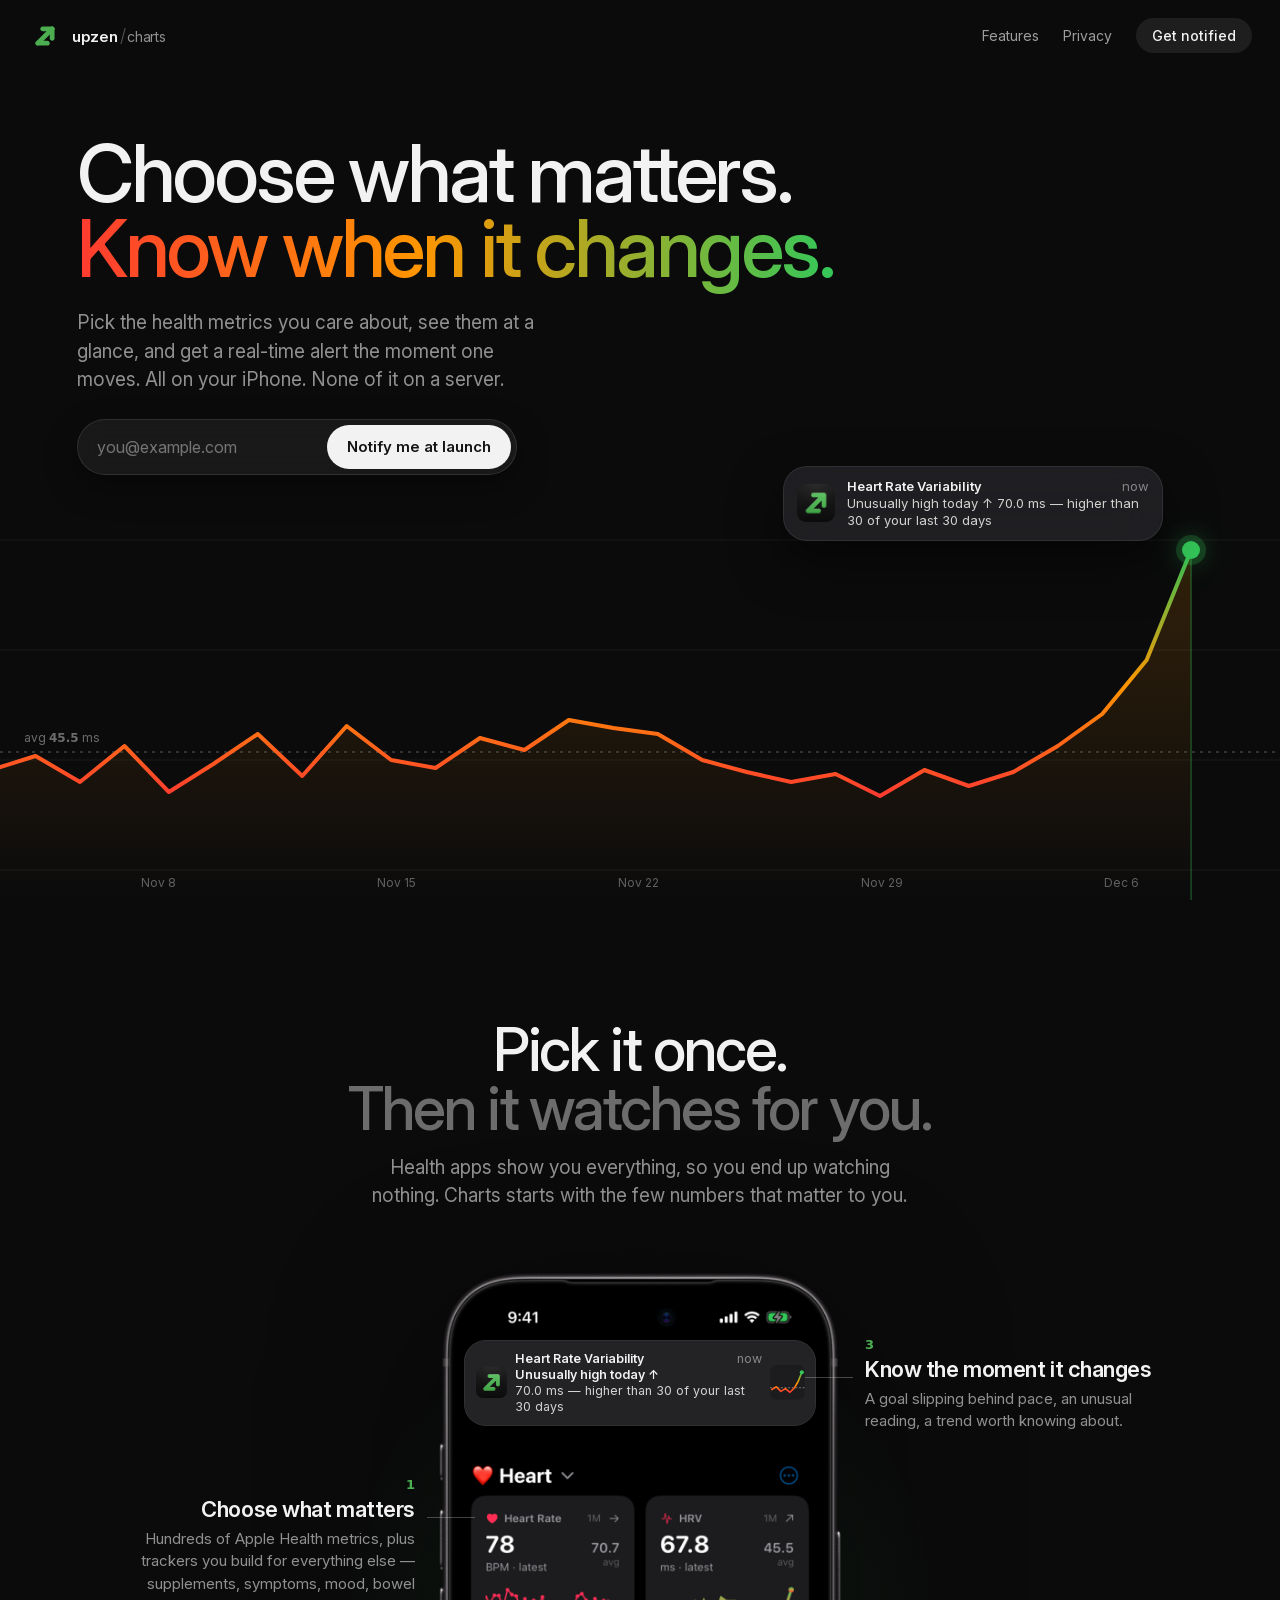
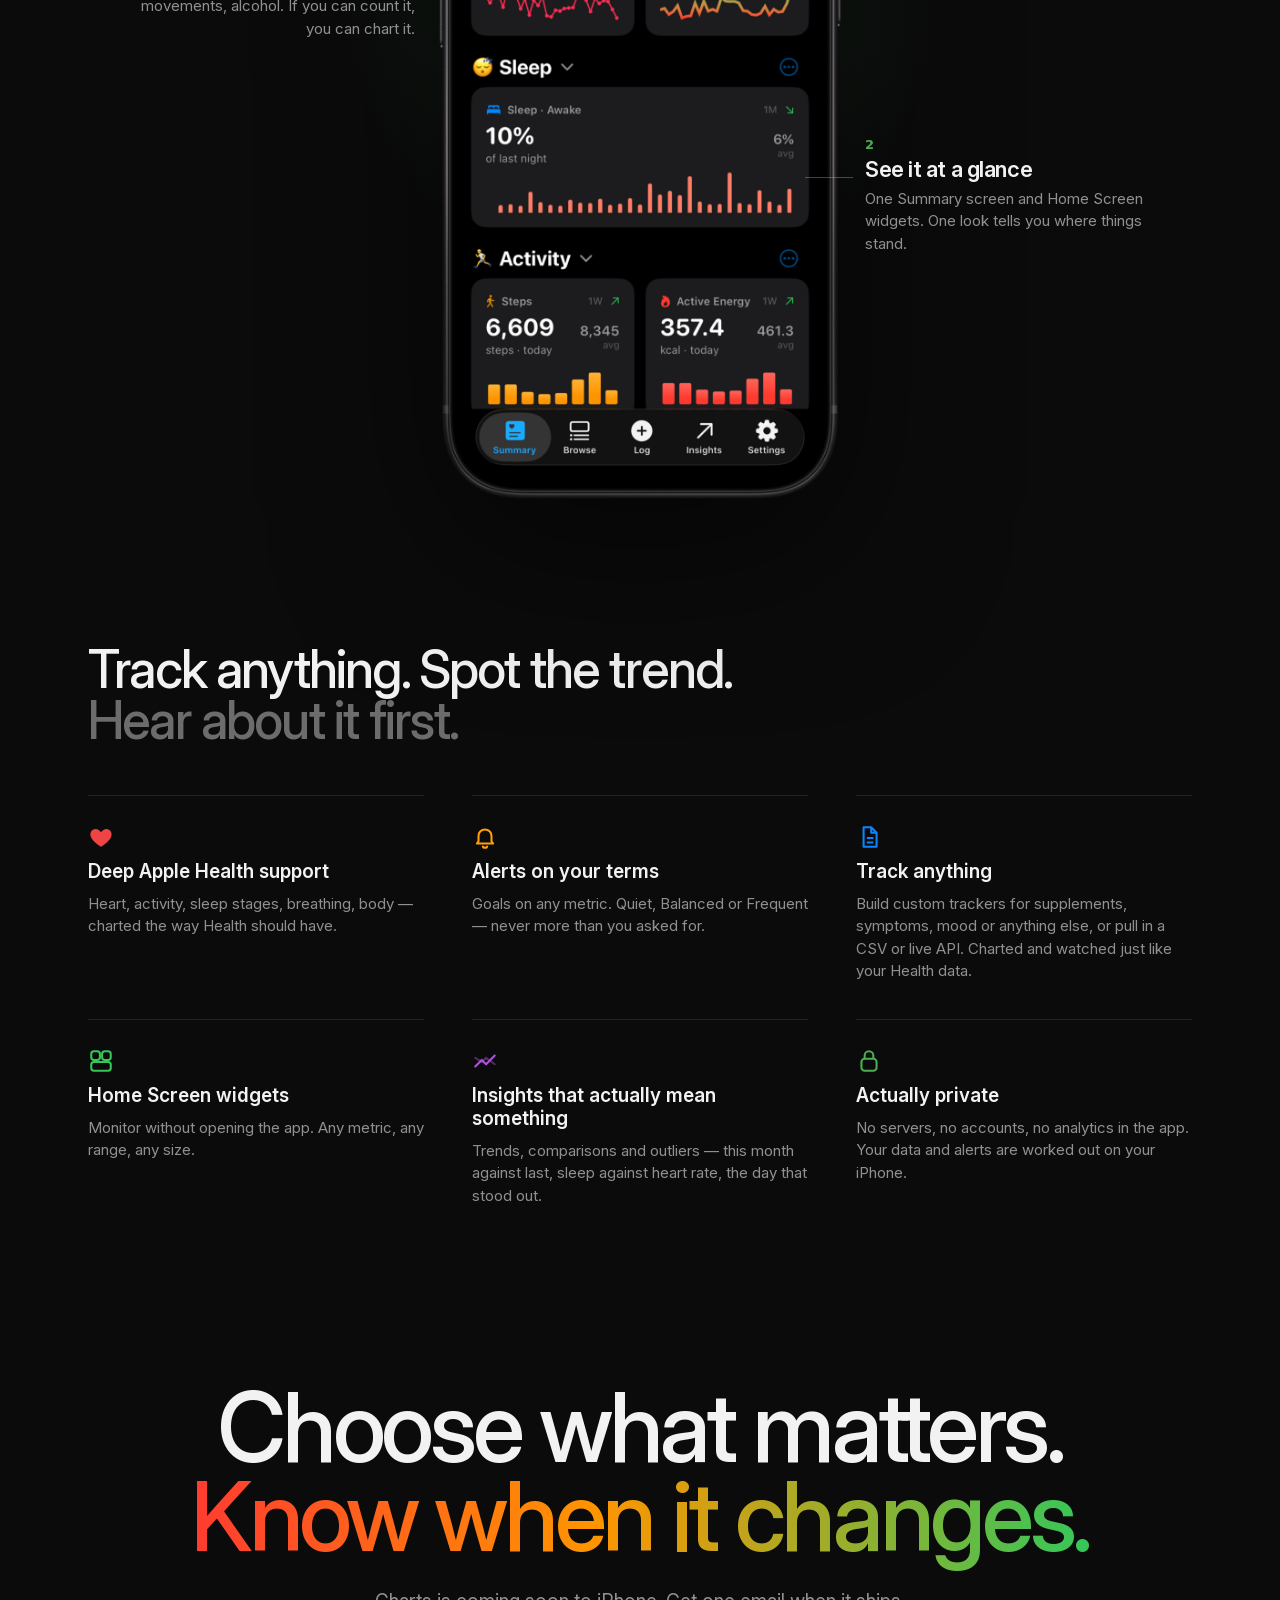
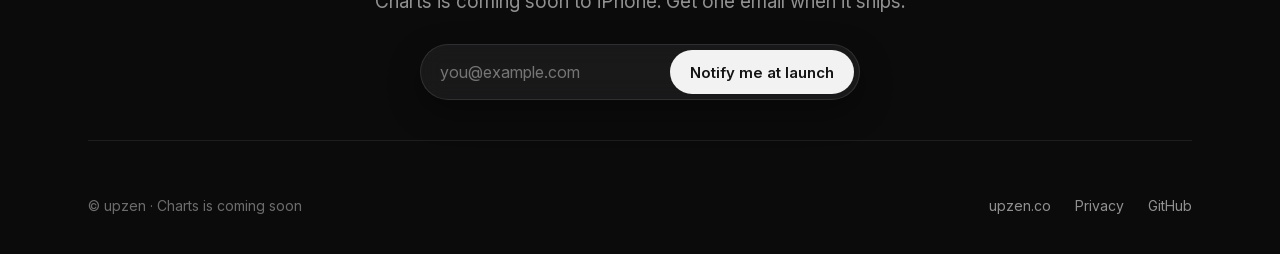
==== charts/index.html @ 596d295a "Test site: Luma-style home and Charts pages Preview of the redesigned upzen.co homepage (revised her" ====
<!DOCTYPE html>
<html lang="en">
<head>
  <meta name="robots" content="noindex, nofollow" />
  <meta charset="UTF-8" />
  <meta name="viewport" content="width=device-width, initial-scale=1.0, minimum-scale=1.0, maximum-scale=5.0" />
  <title>Charts — choose what matters, know when it changes · upzen</title>
  <meta name="description" content="Charts is the chart app for the health data you care about. Choose your metrics, monitor them at a glance, and get real-time alerts the moment any of them changes. Private by design. Coming soon to iPhone and Mac." />
  <link rel="canonical" href="https://upzen.co/charts/" />

  <!-- Favicon -->
  <link rel="icon" type="image/svg+xml" href="/assets/favicon.svg" />
  <link rel="icon" type="image/png" sizes="32x32" href="/assets/favicon-32x32.png" />
  <link rel="icon" type="image/png" sizes="16x16" href="/assets/favicon-16x16.png" />
  <link rel="apple-touch-icon" sizes="180x180" href="/assets/apple-touch-icon.png" />
  <meta name="theme-color" content="#0b0b0c" />

  <!-- Open Graph -->
  <meta property="og:type"        content="website" />
  <meta property="og:url"         content="https://upzen.co/charts/" />
  <meta property="og:title"       content="Charts — choose what matters, know when it changes" />
  <meta property="og:description" content="Choose the health data you care about, monitor it at a glance, and get real-time alerts the moment any of it changes. Private by design. Coming soon to iPhone and Mac." />
  <meta property="og:image"       content="https://upzen.co/assets/charts/og-image.png" />
  <meta property="og:image:width"  content="1200" />
  <meta property="og:image:height" content="630" />
  <meta property="og:image:alt"   content="Charts app: headline “Choose what matters. Know when it changes.” beside an iPhone showing the Summary screen and a real-time Heart Rate Variability alert." />
  <meta property="og:site_name"   content="upzen" />

  <!-- Twitter / X -->
  <meta name="twitter:card"        content="summary_large_image" />
  <meta name="twitter:title"       content="Charts — choose what matters, know when it changes" />
  <meta name="twitter:description" content="Choose the health data you care about, monitor it at a glance, and get real-time alerts the moment any of it changes. Private by design. Coming soon to iPhone and Mac." />
  <meta name="twitter:image"       content="https://upzen.co/assets/charts/og-image.png" />
  <meta name="twitter:image:alt"   content="Charts app: headline “Choose what matters. Know when it changes.” beside an iPhone showing the Summary screen and a real-time Heart Rate Variability alert." />

  <link rel="preload" href="/assets/fonts/inter-roman-latin.woff2" as="font" type="font/woff2" crossorigin />
  <link rel="stylesheet" href="/assets/fonts/inter.css" />
  <link rel="stylesheet" href="/assets/v2.css" />
  <!-- Cloudflare Web Analytics --><script type='module' src='https://static.cloudflareinsights.com/beacon.min.js' data-cf-beacon='{"token": "06f5f6b1e0284eb387e32396f834f838"}'></script><!-- End Cloudflare Web Analytics -->
</head>
<body class="page-charts">

<header class="charts-hero">
  <nav class="nav" aria-label="Main">
    <a href="/" class="nav-logo" aria-label="upzen home">
      <svg viewBox="0 0 79.67 79.67" aria-hidden="true"><path fill="#4cae50" d="m56.57,28.71h-22.16c-3.1,0-5.61-2.51-5.61-5.61s2.51-5.61,5.61-5.61h22.16c3.1,0,5.61,2.51,5.61,5.61s-2.51,5.61-5.61,5.61Z"/><path fill="#4cae50" d="m45.26,62.18h-22.16c-3.1,0-5.61-2.51-5.61-5.61s2.51-5.61,5.61-5.61h22.16c3.1,0,5.61,2.51,5.61,5.61s-2.51,5.61-5.61,5.61Z"/><path fill="#4cae50" d="m23.1,62.18c-1.44,0-2.87-.55-3.97-1.64-2.19-2.19-2.19-5.74,0-7.93L52.6,19.14c2.19-2.19,5.74-2.19,7.93,0,2.19,2.19,2.19,5.74,0,7.93L27.07,60.53c-1.1,1.1-2.53,1.64-3.97,1.64Z"/><path fill="#4cae50" d="m56.57,50.87c-3.1,0-5.61-2.51-5.61-5.61v-22.16c0-3.1,2.51-5.61,5.61-5.61s5.61,2.51,5.61,5.61v22.16c0,3.1-2.51,5.61-5.61,5.61Z"/></svg>
      <span>upzen<span class="wm-sep">/</span><span class="wm-product">charts</span></span>
    </a>
    <div class="nav-links">
      <a href="#features" class="hide-sm">Features</a>
      <a href="/privacy" class="hide-sm">Privacy</a>
      <a href="#notify" class="nav-cta">Get notified</a>
    </div>
  </nav>

  <div class="hero-graph" aria-hidden="true">
    <svg class="line" viewBox="0 0 1440 470" preserveAspectRatio="none">
      <defs>
        <linearGradient id="hrv-hero" x1="0" y1="1" x2="0" y2="0"><stop offset="0" stop-color="#ff3b30"/><stop offset="0.45" stop-color="#ff9500"/><stop offset="1" stop-color="#34c759"/></linearGradient>
        <linearGradient id="hrv-hero-fill" x1="0" y1="0" x2="0" y2="1"><stop offset="0" stop-color="#ff9500" stop-opacity="0.16"/><stop offset="1" stop-color="#ff9500" stop-opacity="0"/></linearGradient>
      </defs>
      <g stroke="rgba(255,255,255,0.06)" stroke-width="1" vector-effect="non-scaling-stroke"><line x1="0" y1="110" x2="1440" y2="110" vector-effect="non-scaling-stroke"/><line x1="0" y1="220" x2="1440" y2="220" vector-effect="non-scaling-stroke"/><line x1="0" y1="330" x2="1440" y2="330" vector-effect="non-scaling-stroke"/><line x1="0" y1="440" x2="1440" y2="440" vector-effect="non-scaling-stroke"/></g>
      <line x1="0" y1="322" x2="1440" y2="322" stroke="rgba(255,255,255,0.32)" stroke-width="1.2" stroke-dasharray="3 5" vector-effect="non-scaling-stroke"/>
      <path d="M-10,340 L40,326 L90,352 L140,316 L190,362 L240,334 L290,304 L340,346 L390,296 L440,330 L490,338 L540,308 L590,320 L640,290 L690,298 L740,304 L790,330 L840,342 L890,352 L940,344 L990,366 L1040,340 L1090,356 L1140,342 L1190,316 L1240,284 L1290,230 L1340,120 L1340,470 L-10,470 Z" fill="url(#hrv-hero-fill)"/>
      <polyline fill="none" stroke="url(#hrv-hero)" stroke-width="4" stroke-linejoin="round" stroke-linecap="round" vector-effect="non-scaling-stroke" points="-10,340 40,326 90,352 140,316 190,362 240,334 290,304 340,346 390,296 440,330 490,338 540,308 590,320 640,290 690,298 740,304 790,330 840,342 890,352 940,344 990,366 1040,340 1090,356 1140,342 1190,316 1240,284 1290,230 1340,120"/>
      <line x1="1340" y1="120" x2="1340" y2="470" stroke="#34c759" stroke-opacity="0.35" stroke-width="1.5" vector-effect="non-scaling-stroke"/>
    </svg>
    <div class="avg">avg <span class="num" style="font-weight:600">45.5</span> ms</div>
    <div class="spike"></div>
    <div class="banner">
      <img src="/assets/charts/app-icon.png" alt="" width="38" height="38" />
      <div class="banner-text">
        <div class="banner-top"><b>Heart Rate Variability</b><span>now</span></div>
        <div class="banner-body">Unusually high today ↑ 70.0 ms — higher than 30 of your last 30 days</div>
      </div>
    </div>
    <div class="dates" data-live-dates><span>&nbsp;</span></div>
  </div>

  <div class="charts-hero-main">
    <h1 class="h1">Choose what matters.<br><span class="grad grad-health">Know when it changes.</span></h1>
    <p class="lede">Pick the health metrics you care about, see them at a glance, and get a real-time alert the moment one moves. All on your iPhone. None of it on a server.</p>
    <form class="waitlist" action="https://app.kit.com/forms/9920214/subscriptions" method="post" novalidate>
      <div class="waitlist-fields">
        <label for="email-hero" class="sr-only">Email address</label>
        <input id="email-hero" class="waitlist-input" type="email" name="email_address" placeholder="you@example.com" required autocomplete="email" />
        <button type="submit" class="waitlist-btn">Notify me at launch</button>
      </div>
      <input type="text" name="hp_website" class="waitlist-hp" tabindex="-1" autocomplete="off" aria-hidden="true" />
      <p class="waitlist-msg" role="status" aria-live="polite"></p>
    </form>
  </div>
</header>

<main class="wrap">
  <section class="story">
    <div class="story-head">
      <h2 class="h2">Pick it once.<br><span style="color:var(--ink-3)">Then it watches for you.</span></h2>
      <p class="lede">Health apps show you everything, so you end up watching nothing. Charts starts with the few numbers that matter to you.</p>
    </div>

    <div class="stage">
      <div class="stage-glow"></div>
      <div class="phone">
        <img src="/assets/charts/iphone-summary.png" width="900" height="1840" loading="lazy"
             alt="Charts on iPhone 18 Pro: the Summary screen with Heart, Sleep and Activity sections and a Heart Rate Variability alert arriving." />
        <!-- Real notifications carry the chart thumbnail NotificationChartRenderer attaches (dark card, latest data on the right). -->
        <div class="banner" aria-hidden="true">
          <img src="/assets/charts/app-icon.png" alt="" width="34" height="34" />
          <div class="banner-text">
            <div class="banner-top"><b>Heart Rate Variability</b><span>now</span></div>
            <div style="font-weight:600">Unusually high today ↑</div>
            <div class="banner-body">70.0 ms — higher than 30 of your last 30 days</div>
          </div>
          <svg class="banner-thumb" viewBox="0 0 38 38">
            <defs><linearGradient id="nb-hrv" x1="0" y1="1" x2="0" y2="0"><stop offset="0" stop-color="#ff3b30"/><stop offset="0.45" stop-color="#ff9500"/><stop offset="1" stop-color="#34c759"/></linearGradient></defs>
            <rect width="38" height="38" fill="#1C1C1E"/>
            <line x1="0" y1="25" x2="38" y2="25" stroke="#9e9e9e" stroke-width="0.8" stroke-dasharray="2 2"/>
            <polyline fill="none" stroke="url(#nb-hrv)" stroke-width="1.8" stroke-linejoin="round" stroke-linecap="round" points="2,27 7,24 12,29 17,26 22,30 27,25 31,18 35,8"/>
            <circle cx="35" cy="8" r="2.2" fill="#34c759"/>
          </svg>
        </div>
      </div>

      <div class="callouts">
        <div class="callout l c1">
          <div class="n num">1</div>
          <h3>Choose what matters</h3>
          <p>Hundreds of Apple Health metrics, plus trackers you build for everything else — supplements, symptoms, mood, bowel movements, alcohol. If you can count it, you can chart it.</p>
          <div class="rule"></div>
        </div>
        <div class="callout r c2">
          <div class="n num">2</div>
          <h3>See it at a glance</h3>
          <p>One Summary screen and Home Screen widgets. One look tells you where things stand.</p>
          <div class="rule"></div>
        </div>
        <div class="callout r c3">
          <div class="n num">3</div>
          <h3>Know the moment it changes</h3>
          <p>A goal slipping behind pace, an unusual reading, a trend worth knowing about.</p>
          <div class="rule"></div>
        </div>
      </div>
    </div>
  </section>

  <section id="features" class="feat-section">
    <h2 class="h2 feat-head" style="font-size:clamp(34px, 4.6vw, 52px)">Track anything. Spot the trend.<br><span style="color:var(--ink-3)">Hear about it first.</span></h2>
    <div class="feats">
      <div class="feat">
        <svg viewBox="0 0 24 24" aria-hidden="true"><path d="M12 21s-7.5-4.6-9.4-9.3C1.2 8.2 3.4 4.5 7 4.5c2.1 0 3.6 1.2 5 3 1.4-1.8 2.9-3 5-3 3.6 0 5.8 3.7 4.4 7.2C19.5 16.4 12 21 12 21z" fill="#ef4444"/></svg>
        <h3>Deep Apple Health support</h3>
        <p>Heart, activity, sleep stages, breathing, body — charted the way Health should have.</p>
      </div>
      <div class="feat">
        <svg viewBox="0 0 24 24" fill="none" aria-hidden="true"><path d="M6 16V11a6 6 0 0 1 12 0v5l1.5 2h-15z M10 20a2 2 0 0 0 4 0" stroke="#ff9f0a" stroke-width="1.9" stroke-linejoin="round"/></svg>
        <h3>Alerts on your terms</h3>
        <p>Goals on any metric. Quiet, Balanced or Frequent — never more than you asked for.</p>
      </div>
      <div class="feat">
        <svg viewBox="0 0 24 24" fill="none" aria-hidden="true"><path d="M7 3h7l5 5v13H7z M14 3v5h5 M10 13h6 M10 17h6" stroke="#0a84ff" stroke-width="1.9" stroke-linejoin="round"/></svg>
        <h3>Track anything</h3>
        <p>Build custom trackers for supplements, symptoms, mood or anything else, or pull in a CSV or live API. Charted and watched just like your Health data.</p>
      </div>
      <div class="feat">
        <svg viewBox="0 0 24 24" fill="none" aria-hidden="true"><rect x="3" y="3" width="8" height="8" rx="2.5" stroke="#34c759" stroke-width="1.9"/><rect x="13" y="3" width="8" height="8" rx="2.5" stroke="#34c759" stroke-width="1.9"/><rect x="3" y="13" width="18" height="8" rx="2.5" stroke="#34c759" stroke-width="1.9"/></svg>
        <h3>Home Screen widgets</h3>
        <p>Monitor without opening the app. Any metric, any range, any size.</p>
      </div>
      <div class="feat">
        <svg viewBox="0 0 24 24" fill="none" aria-hidden="true"><path d="M3 17 L9 11 L13 15 L21 7" stroke="#af52de" stroke-width="1.9" stroke-linecap="round" stroke-linejoin="round"/><path d="M3 9 L9 13 L13 9 L21 15" stroke="#af52de" stroke-opacity="0.45" stroke-width="1.9" stroke-linecap="round" stroke-linejoin="round"/></svg>
        <h3>Insights that actually mean something</h3>
        <p>Trends, comparisons and outliers — this month against last, sleep against heart rate, the day that stood out.</p>
      </div>
      <div class="feat">
        <svg viewBox="0 0 24 24" fill="none" aria-hidden="true"><rect x="5" y="10" width="14" height="11" rx="3" stroke="#4cae50" stroke-width="1.9"/><path d="M8 10V7a4 4 0 0 1 8 0v3" stroke="#4cae50" stroke-width="1.9"/></svg>
        <h3>Actually private</h3>
        <p>No servers, no accounts, no analytics in the app. Your data and alerts are worked out on your iPhone.</p>
      </div>
    </div>
  </section>

  <section id="notify" class="closing">
    <h2 class="big">Choose what matters.<br><span class="grad grad-health">Know when it changes.</span></h2>
    <p class="lede">Charts is coming soon to iPhone. Get one email when it ships.</p>
    <form class="waitlist" action="https://app.kit.com/forms/9920214/subscriptions" method="post" novalidate>
      <div class="waitlist-fields">
        <label for="email-end" class="sr-only">Email address</label>
        <input id="email-end" class="waitlist-input" type="email" name="email_address" placeholder="you@example.com" required autocomplete="email" />
        <button type="submit" class="waitlist-btn">Notify me at launch</button>
      </div>
      <input type="text" name="hp_website" class="waitlist-hp" tabindex="-1" autocomplete="off" aria-hidden="true" />
      <p class="waitlist-msg" role="status" aria-live="polite"></p>
    </form>
  </section>

  <footer class="footer" style="border-top:1px solid var(--line)">
    <span>© upzen · Charts is coming soon</span>
    <nav aria-label="Footer"><a href="/">upzen.co</a><a href="/privacy">Privacy</a><a href="https://github.com/upzen-co">GitHub</a></nav>
  </footer>
</main>

<script src="/assets/v2.js"></script>
</body>
</html>
---- assets/fonts/inter.css ----
/* cyrillic-ext normal */
@font-face {
  font-family: 'Inter';
  font-style: normal;
  font-weight: 300 700;
  font-display: swap;
  src: url(/assets/fonts/inter-roman-cyrillic-ext.woff2) format('woff2');
  unicode-range: U+0460-052F, U+1C80-1C8A, U+20B4, U+2DE0-2DFF, U+A640-A69F, U+FE2E-FE2F;
}

/* cyrillic normal */
@font-face {
  font-family: 'Inter';
  font-style: normal;
  font-weight: 300 700;
  font-display: swap;
  src: url(/assets/fonts/inter-roman-cyrillic.woff2) format('woff2');
  unicode-range: U+0301, U+0400-045F, U+0490-0491, U+04B0-04B1, U+2116;
}

/* greek-ext normal */
@font-face {
  font-family: 'Inter';
  font-style: normal;
  font-weight: 300 700;
  font-display: swap;
  src: url(/assets/fonts/inter-roman-greek-ext.woff2) format('woff2');
  unicode-range: U+1F00-1FFF;
}

/* greek normal */
@font-face {
  font-family: 'Inter';
  font-style: normal;
  font-weight: 300 700;
  font-display: swap;
  src: url(/assets/fonts/inter-roman-greek.woff2) format('woff2');
  unicode-range: U+0370-0377, U+037A-037F, U+0384-038A, U+038C, U+038E-03A1, U+03A3-03FF;
}

/* vietnamese normal */
@font-face {
  font-family: 'Inter';
  font-style: normal;
  font-weight: 300 700;
  font-display: swap;
  src: url(/assets/fonts/inter-roman-vietnamese.woff2) format('woff2');
  unicode-range: U+0102-0103, U+0110-0111, U+0128-0129, U+0168-0169, U+01A0-01A1, U+01AF-01B0, U+0300-0301, U+0303-0304, U+0308-0309, U+0323, U+0329, U+1EA0-1EF9, U+20AB;
}

/* latin-ext normal */
@font-face {
  font-family: 'Inter';
  font-style: normal;
  font-weight: 300 700;
  font-display: swap;
  src: url(/assets/fonts/inter-roman-latin-ext.woff2) format('woff2');
  unicode-range: U+0100-02BA, U+02BD-02C5, U+02C7-02CC, U+02CE-02D7, U+02DD-02FF, U+0304, U+0308, U+0329, U+1D00-1DBF, U+1E00-1E9F, U+1EF2-1EFF, U+2020, U+20A0-20AB, U+20AD-20C0, U+2113, U+2C60-2C7F, U+A720-A7FF;
}

/* latin normal */
@font-face {
  font-family: 'Inter';
  font-style: normal;
  font-weight: 300 700;
  font-display: swap;
  src: url(/assets/fonts/inter-roman-latin.woff2) format('woff2');
  unicode-range: U+0000-00FF, U+0131, U+0152-0153, U+02BB-02BC, U+02C6, U+02DA, U+02DC, U+0304, U+0308, U+0329, U+2000-206F, U+20AC, U+2122, U+2191, U+2193, U+2212, U+2215, U+FEFF, U+FFFD;
}

/* cyrillic-ext italic */
@font-face {
  font-family: 'Inter';
  font-style: italic;
  font-weight: 300 400;
  font-display: swap;
  src: url(/assets/fonts/inter-italic-cyrillic-ext.woff2) format('woff2');
  unicode-range: U+0460-052F, U+1C80-1C8A, U+20B4, U+2DE0-2DFF, U+A640-A69F, U+FE2E-FE2F;
}

/* cyrillic italic */
@font-face {
  font-family: 'Inter';
  font-style: italic;
  font-weight: 300 400;
  font-display: swap;
  src: url(/assets/fonts/inter-italic-cyrillic.woff2) format('woff2');
  unicode-range: U+0301, U+0400-045F, U+0490-0491, U+04B0-04B1, U+2116;
}

/* greek-ext italic */
@font-face {
  font-family: 'Inter';
  font-style: italic;
  font-weight: 300 400;
  font-display: swap;
  src: url(/assets/fonts/inter-italic-greek-ext.woff2) format('woff2');
  unicode-range: U+1F00-1FFF;
}

/* greek italic */
@font-face {
  font-family: 'Inter';
  font-style: italic;
  font-weight: 300 400;
  font-display: swap;
  src: url(/assets/fonts/inter-italic-greek.woff2) format('woff2');
  unicode-range: U+0370-0377, U+037A-037F, U+0384-038A, U+038C, U+038E-03A1, U+03A3-03FF;
}

/* vietnamese italic */
@font-face {
  font-family: 'Inter';
  font-style: italic;
  font-weight: 300 400;
  font-display: swap;
  src: url(/assets/fonts/inter-italic-vietnamese.woff2) format('woff2');
  unicode-range: U+0102-0103, U+0110-0111, U+0128-0129, U+0168-0169, U+01A0-01A1, U+01AF-01B0, U+0300-0301, U+0303-0304, U+0308-0309, U+0323, U+0329, U+1EA0-1EF9, U+20AB;
}

/* latin-ext italic */
@font-face {
  font-family: 'Inter';
  font-style: italic;
  font-weight: 300 400;
  font-display: swap;
  src: url(/assets/fonts/inter-italic-latin-ext.woff2) format('woff2');
  unicode-range: U+0100-02BA, U+02BD-02C5, U+02C7-02CC, U+02CE-02D7, U+02DD-02FF, U+0304, U+0308, U+0329, U+1D00-1DBF, U+1E00-1E9F, U+1EF2-1EFF, U+2020, U+20A0-20AB, U+20AD-20C0, U+2113, U+2C60-2C7F, U+A720-A7FF;
}

/* latin italic */
@font-face {
  font-family: 'Inter';
  font-style: italic;
  font-weight: 300 400;
  font-display: swap;
  src: url(/assets/fonts/inter-italic-latin.woff2) format('woff2');
  unicode-range: U+0000-00FF, U+0131, U+0152-0153, U+02BB-02BC, U+02C6, U+02DA, U+02DC, U+0304, U+0308, U+0329, U+2000-206F, U+20AC, U+2122, U+2191, U+2193, U+2212, U+2215, U+FEFF, U+FFFD;
}
---- assets/v2.css ----
/* upzen v2 — shared styles for the Luma-style home + Charts pages. Dark only. */
*, *::before, *::after { box-sizing: border-box; }
:root {
  --bg: #141414;
  --bg-deep: #0b0b0c;
  --card: #1f1f21;
  --card-2: #1c1c1e;
  --ink: #f2f2f2;
  --ink-2: rgba(255,255,255,0.55);
  --ink-3: rgba(255,255,255,0.4);
  --line: rgba(255,255,255,0.08);
  --green: #4cae50;
  --health: #ef4444;
  --wealth: #4cae50;
  --happiness: #f59e0b;
  --wisdom: #8b5cf6;
  --gutter: clamp(16px, 4vw, 28px);
  color-scheme: dark;
}
html { -webkit-text-size-adjust: 100%; }
body {
  margin: 0; background: var(--bg); color: var(--ink);
  font-family: 'Inter', system-ui, -apple-system, sans-serif;
  -webkit-font-smoothing: antialiased; overflow-x: hidden;
}
body.page-charts { background: var(--bg-deep); }
a { color: inherit; }
img { max-width: 100%; }
.num { font-family: ui-rounded, "SF Pro Rounded", system-ui, sans-serif; }
.sr-only { position: absolute; width: 1px; height: 1px; overflow: hidden; clip: rect(0 0 0 0); white-space: nowrap; }
.wrap { max-width: 1160px; margin: 0 auto; padding: 0 var(--gutter); }

/* ── Nav ── */
.nav { position: relative; z-index: 5; display: flex; align-items: center; justify-content: space-between;
  gap: 16px; padding: 18px var(--gutter); }
.nav-logo { display: flex; align-items: center; gap: 10px; text-decoration: none; font-weight: 600; font-size: 15px;
  letter-spacing: -0.02em; }
.nav-logo svg { width: 34px; height: 34px; display: block; }
.wm-sep { opacity: 0.3; font-weight: 300; font-size: 18px; margin: 0 2px; }
.wm-product { font-weight: 400; font-size: 14px; color: var(--ink-2); }
.nav-links { display: flex; align-items: center; gap: 24px; font-size: 14px; }
.nav-links a { color: rgba(255,255,255,0.6); text-decoration: none; }
.nav-links a:hover { color: var(--ink); }
.nav-links .nav-cta { color: var(--ink); padding: 9px 16px; border-radius: 999px; background: rgba(255,255,255,0.08); font-weight: 500; }
@media (max-width: 640px) { .nav-links .hide-sm { display: none; } .nav-links { gap: 16px; } }

/* ── Headlines ── */
.h1 { margin: 0; font-size: clamp(44px, 7.4vw, 84px); font-weight: 500; line-height: 0.95; letter-spacing: -0.035em; text-wrap: balance; }
.h2 { margin: 0; font-size: clamp(36px, 5.2vw, 60px); font-weight: 500; line-height: 0.98; letter-spacing: -0.035em; text-wrap: balance; }
.grad { -webkit-background-clip: text; background-clip: text; color: transparent; -webkit-box-decoration-break: slice; }
.grad-home { background-image: linear-gradient(90deg, #4cae50 0%, #9ad94f 45%, #f59e0b 100%); }
.grad-health { background-image: linear-gradient(90deg, #ff3b30, #ff9500 45%, #34c759); }
.lede { margin: 0; font-size: clamp(17px, 2.2vw, 19px); line-height: 1.5; color: var(--ink-2); text-wrap: balance; }
.wavy { text-decoration: underline wavy; text-decoration-thickness: 1px; text-underline-offset: .22em; }

/* ── Pill + buttons ── */
.pill { display: inline-flex; align-items: center; gap: 10px; padding: 5px 16px 5px 5px; border-radius: 999px; text-decoration: none;
  background: rgba(255,255,255,0.05); box-shadow: inset 0 0 0 1px rgba(255,255,255,0.16); font-size: 15px; font-weight: 500; }
.pill-badge { background: var(--green); color: #fff; font-weight: 600; font-size: 13px; padding: 5px 11px; border-radius: 999px; line-height: 1; white-space: nowrap; }
.pill:hover { box-shadow: inset 0 0 0 1px rgba(255,255,255,0.3); }

/* ── Waitlist form (pill) ── */
.waitlist { display: flex; flex-direction: column; align-items: inherit; gap: 10px; width: 100%; max-width: 440px; }
.waitlist-fields { display: flex; gap: 8px; width: 100%; background: rgba(255,255,255,0.06); padding: 6px; border-radius: 999px;
  box-shadow: inset 0 0 0 1px rgba(255,255,255,0.1), 0 12px 32px rgba(0,0,0,0.35); backdrop-filter: blur(12px); -webkit-backdrop-filter: blur(12px); }
.waitlist-input { flex: 1; min-width: 0; border: 0; outline: 0; background: transparent; font: inherit; font-size: 16px; padding: 10px 14px; color: var(--ink); }
.waitlist-input::placeholder { color: rgba(255,255,255,0.4); }
.waitlist-fields:focus-within { box-shadow: inset 0 0 0 1px rgba(76,174,80,0.7), 0 12px 32px rgba(0,0,0,0.35); }
.waitlist-btn { flex: none; border: 0; font: inherit; font-weight: 600; font-size: 15px; background: var(--ink); color: #141414;
  padding: 12px 20px; border-radius: 999px; cursor: pointer; min-height: 44px; }
.waitlist-btn:disabled { opacity: 0.6; cursor: default; }
.waitlist-msg { min-height: 0; font-size: 14px; color: var(--ink-2); margin: 0; }
.waitlist-msg:empty { display: none; }
.waitlist-msg.success { color: #8fd492; }
.waitlist-msg.error { color: #ff8a8a; }
.waitlist-hp { position: absolute; left: -9999px; width: 1px; height: 1px; opacity: 0; }
@media (max-width: 400px) { .waitlist-btn { padding: 12px 14px; font-size: 14px; } }

/* ── Metric card (Charts Summary style) ── */
.mcard { background: var(--card); border-radius: 22px; padding: 16px 16px 12px; box-shadow: 0 30px 60px rgba(0,0,0,0.45), 0 0 0 1px rgba(255,255,255,0.06); }
.mcard-head { display: flex; align-items: center; justify-content: space-between; font-size: 14px; }
.mcard-title { display: flex; align-items: center; gap: 6px; color: #d1d1d6; font-weight: 600; }
.mcard-range { color: #6e6e73; }
.mcard-figs { display: flex; justify-content: space-between; align-items: flex-end; margin-top: 6px; }
.mcard-val { font-size: 34px; font-weight: 700; line-height: 1; }
.mcard-sub { font-size: 13px; color: #8e8e93; margin-top: 4px; }
.mcard-avg { text-align: right; font-size: 20px; color: #a1a1a6; font-weight: 600; }
.mcard-avg small { display: block; font-size: 12px; color: #6e6e73; font-weight: 400; }
.mcard svg.spark { width: 100%; display: block; margin-top: 8px; }
/* The screenshot's own rounded card sits on black; clip to its corner (~8% of width) so no black shows at any size. */
.shot-card { align-self: start; border-radius: 8.4% / 9.8%; overflow: hidden; background: #1c1c1e; box-shadow: 0 30px 60px rgba(0,0,0,0.45), 0 0 0 1px rgba(255,255,255,0.06); }
.shot-card img { display: block; width: 100%; height: auto; }

/* ── Home hero ── */
.home-hero { position: relative; min-height: min(900px, 100svh); display: flex; flex-direction: column; overflow: hidden;
  background: radial-gradient(ellipse 60% 50% at 50% 46%, rgba(76,174,80,0.10), rgba(20,20,20,0) 70%), var(--bg); }
.home-hero-main { flex: 1; display: flex; flex-direction: column; align-items: center; justify-content: center; text-align: center;
  padding: 40px var(--gutter) 80px; gap: 26px; position: relative; z-index: 2; }
.home-hero-main .lede { max-width: 640px; }
.home-floats .float { position: absolute; z-index: 1; }
.float-hrv { left: 6%; top: 150px; width: 252px; transform: rotate(-7deg); }
.float-wealth { right: 6%; top: 128px; width: 268px; transform: rotate(6deg); }
.float-happy { left: 10%; bottom: 70px; width: 236px; transform: rotate(5deg); }
.float-wisdom { right: 9%; bottom: 84px; width: 244px; transform: rotate(-5deg); }
/* Below desktop the cards can't orbit the headline without covering it — they become a fanned row under the form. */
@media (max-width: 1180px) {
  .home-hero { min-height: 0; }
  .home-hero-main { padding-bottom: 32px; }
  .home-floats { position: relative; display: flex; justify-content: center; flex-wrap: wrap; gap: 18px; padding: 8px var(--gutter) 64px; }
  .home-floats .float { position: relative; inset: auto; width: 230px; }
  .shelf-section { padding-top: 72px; }
}
@media (max-width: 700px) {
  .home-floats { display: grid; grid-template-columns: repeat(2, minmax(0, 1fr)); gap: 14px; padding-bottom: 16px; }
  .home-floats .float { width: auto; }
  .float-hrv, .float-wealth, .float-happy, .float-wisdom { transform: none; }
  .home-floats .mcard { padding: 12px 12px 10px; border-radius: 18px; }
  .home-floats .mcard-head { font-size: 12px; }
  .home-floats .mcard-val { font-size: 24px; }
  .home-floats .mcard-sub { font-size: 11px; }
  .home-floats .mcard-avg { font-size: 15px; }
}

/* ── Product shelf ── */
.shelf-section { padding-top: 120px; }
.shelf-head { display: flex; justify-content: space-between; align-items: flex-end; gap: 24px; flex-wrap: wrap; margin-bottom: 40px; }
.chips { display: flex; gap: 8px; flex-wrap: wrap; }
.chip { border: 0; cursor: pointer; font: inherit; font-size: 14px; font-weight: 500; padding: 10px 16px; min-height: 44px; border-radius: 99px;
  display: flex; align-items: center; gap: 8px; background: rgba(255,255,255,0.07); color: var(--ink); }
.chip[aria-pressed="true"] { background: var(--ink); color: #141414; font-weight: 600; }
.dot { width: 8px; height: 8px; border-radius: 99px; flex: none; }
.area { display: flex; flex-direction: column; gap: 20px; margin-bottom: 48px; }
.area[hidden] { display: none; }
.area-head { display: flex; justify-content: space-between; align-items: baseline; gap: 8px 16px; flex-wrap: wrap; }
.area-head h3 { margin: 0; display: flex; align-items: center; gap: 10px; font-size: 26px; font-weight: 600; letter-spacing: -0.02em; }
.area-head h3 .dot { width: 10px; height: 10px; }
.area-head span { font-size: 15px; color: var(--ink-3); }
.shelf { display: grid; grid-template-columns: repeat(3, minmax(0, 1fr)); gap: 20px; }
.pcard { text-decoration: none; background: var(--card); border-radius: 28px; overflow: hidden; display: flex; flex-direction: column;
  box-shadow: inset 0 0 0 1px rgba(255,255,255,0.06); transition: transform .2s ease; }
.pcard:hover { transform: translateY(-3px); }
.pcard-art { height: 200px; background: #18181a; position: relative; overflow: hidden; }
.pcard-body { padding: 24px 28px 28px; display: flex; flex-direction: column; gap: 6px; flex: 1; }
.pcard-meta { display: flex; gap: 8px; align-items: center; font-size: 13px; color: var(--ink-2); }
.pcard-name { font-size: 20px; font-weight: 600; letter-spacing: -0.01em; margin-top: 4px; }
.pcard-desc { font-size: 15px; color: var(--ink-2); line-height: 1.45; }
.pcard-cta { margin-top: auto; padding-top: 14px; font-size: 15px; font-weight: 600; }
.span-2 { grid-column: span 2; }
.feat-hrv { position: absolute; left: 7%; top: 30px; width: min(250px, 46%); transform: rotate(-4deg); }
.feat-banner { position: absolute; right: 5%; top: 52px; width: min(320px, 50%); }
@media (max-width: 640px) {
  .feat-hrv { left: 8%; top: 22px; width: 58%; }
  .feat-banner { top: auto; bottom: 22px; right: 6%; width: 72%; }
}
.soon { grid-column: span 2; text-decoration: none; border-radius: 28px; padding: 36px 32px; display: flex; flex-direction: column; justify-content: center;
  align-items: flex-start; gap: 12px; min-height: 240px;
  background: repeating-linear-gradient(135deg, rgba(255,255,255,0.025) 0 12px, rgba(255,255,255,0) 12px 24px);
  box-shadow: inset 0 0 0 1.5px rgba(255,255,255,0.12); }
.soon-badge { display: inline-flex; align-items: center; gap: 8px; font-size: 13px; font-weight: 600; padding: 6px 12px; border-radius: 99px;
  background: rgba(255,255,255,0.06); color: rgba(255,255,255,0.75); }
.soon-title { font-size: 24px; font-weight: 600; letter-spacing: -0.02em; line-height: 1.15; }
.soon-sub { font-size: 15px; color: var(--ink-2); }
@media (max-width: 1000px) {
  .shelf { grid-template-columns: repeat(2, minmax(0, 1fr)); }
  .span-2 { grid-column: 1 / -1; }
  .soon { grid-column: span 1; }
  /* Two columns: a card left alone on its row takes the full width instead of leaving a hole. */
  .shelf > .span-2 + :last-child, .shelf > :last-child:nth-child(odd) { grid-column: 1 / -1; }
}
@media (max-width: 640px) {
  .shelf-section { padding-top: 64px; }
  .shelf { grid-template-columns: minmax(0, 1fr); }
  .soon, .span-2 { grid-column: auto; }
  .soon { min-height: 0; padding: 28px 24px; }
  .pcard-body { padding: 20px 22px 24px; }
}

/* ── About strip + footer ── */
.about { display: grid; grid-template-columns: repeat(2, minmax(0, 1fr)); gap: 40px; align-items: center; padding: 72px 0 24px;
  border-top: 1px solid var(--line); margin-top: 32px; }
.about p { margin: 0; font-size: 18px; line-height: 1.55; color: var(--ink-2); }
@media (max-width: 800px) { .about { grid-template-columns: minmax(0, 1fr); gap: 20px; padding-top: 56px; } }
.footer { display: flex; justify-content: space-between; align-items: center; gap: 16px; flex-wrap: wrap; padding: 56px 0 40px; font-size: 14px; color: var(--ink-3); }
.footer nav { display: flex; gap: 24px; }
.footer a { color: var(--ink-2); text-decoration: none; }
.footer a:hover { color: var(--ink); }

/* ── Charts hero ── */
.charts-hero { position: relative; min-height: min(900px, 100svh); display: flex; flex-direction: column; overflow: hidden; background: var(--bg-deep); }
.charts-hero-main { position: relative; z-index: 2; display: flex; flex-direction: column; align-items: flex-start; gap: 24px;
  padding: 64px var(--gutter) 0 max(var(--gutter), 6%); max-width: 880px; }
.charts-hero-main .h1 { font-size: clamp(44px, 6.4vw, 80px); line-height: 0.94; letter-spacing: -0.04em; text-wrap: initial; }
.charts-hero-main .lede { max-width: 470px; text-wrap: pretty; }
.charts-hero-main .waitlist { align-items: flex-start; }
.hero-graph { position: absolute; left: 0; right: 0; bottom: 0; height: 470px; z-index: 0; }
.hero-graph svg.line { position: absolute; inset: 0; width: 100%; height: 100%; }
.hero-graph .avg { position: absolute; left: 24px; top: calc(322 / 470 * 100% - 22px); font-size: 12px; color: var(--ink-3); }
.hero-graph .spike { position: absolute; left: calc(1340 / 1440 * 100% - 9px); top: calc(120 / 470 * 100% - 9px); width: 18px; height: 18px;
  border-radius: 99px; background: #34c759; box-shadow: 0 0 0 6px rgba(52,199,89,0.22), 0 0 28px rgba(52,199,89,0.7); }
.hero-graph .dates { position: absolute; left: 0; right: 0; bottom: 10px; display: flex; justify-content: space-around; font-size: 12px; color: rgba(255,255,255,0.35); padding: 0 40px; }
.banner { display: flex; gap: 12px; align-items: center; padding: 12px 14px; border-radius: 24px; background: rgba(40,40,44,0.72);
  backdrop-filter: blur(20px); -webkit-backdrop-filter: blur(20px); box-shadow: 0 20px 50px rgba(0,0,0,0.5), inset 0 0 0 1px rgba(255,255,255,0.08);
  font-family: -apple-system, 'SF Pro Text', 'Inter', system-ui, sans-serif; }
.banner img { flex: none; width: 38px; height: 38px; border-radius: 9px; display: block; }
.banner-text { flex: 1; min-width: 0; font-size: 13px; line-height: 1.3; }
.banner-top { display: flex; justify-content: space-between; gap: 8px; }
.banner-top b { font-weight: 600; }
.banner-top span { color: rgba(255,255,255,0.45); }
.banner-body { color: rgba(255,255,255,0.8); }
.banner-thumb { flex: none; width: 38px; height: 38px; border-radius: 8px; display: block; }
.hero-graph .banner { position: absolute; right: calc(100 / 1440 * 100% + 28px); top: 36px; width: 380px; }
/* Narrower screens: the graph moves below the copy so it never runs under the text. */
@media (max-width: 900px) {
  .charts-hero { min-height: 0; }
  .charts-hero-main { padding-top: 40px; max-width: none; }
  .hero-graph { position: relative; height: 380px; margin-top: 32px; order: 2; }
  .hero-graph .banner { left: auto; right: var(--gutter); width: min(400px, calc(100% - 2 * var(--gutter))); top: 0; }
}
@media (max-width: 560px) {
  .hero-graph { height: 320px; }
  .hero-graph .dates span:nth-child(2), .hero-graph .dates span:nth-child(4) { display: none; }
}

/* ── Charts story (annotated phone) ── */
.story { padding: 120px 0 0; display: flex; flex-direction: column; align-items: center; gap: 56px; }
.story-head { text-align: center; display: flex; flex-direction: column; align-items: center; gap: 16px; }
.story-head .lede { max-width: 540px; }
.stage { position: relative; width: 100%; display: flex; justify-content: center; }
.stage-glow { position: absolute; left: 50%; top: 40%; width: 640px; height: 640px; max-width: 100vw; transform: translate(-50%, -50%);
  background: radial-gradient(circle, rgba(76,174,80,0.18), rgba(11,11,12,0) 65%); pointer-events: none; }
.phone { position: relative; width: 410px; max-width: 86vw; flex: none; }
.phone > img { display: block; width: 100%; height: auto; filter: drop-shadow(0 50px 80px rgba(0,0,0,0.55)); }
/* Notification laid over the screenshot's blanked banner area — positions are % of the phone image so it scales with it. */
.phone .banner { position: absolute; left: 7.07%; top: 8.7%; width: 85.85%; padding: 2.7% 2.7% 2.7% 2.9%; gap: 2.4%; border-radius: 22px;
  background: #232326; backdrop-filter: none; box-shadow: inset 0 0 0 0.5px rgba(255,255,255,0.12); }
.phone .banner img { width: 9.4%; height: auto; aspect-ratio: 1; border-radius: 22%; }
/* Scales with the phone, which is min(410px, 86vw) wide. */
.phone .banner-text { font-size: min(12.5px, 2.62vw); line-height: 1.28; }
.phone .banner-thumb { width: 10.5%; height: auto; aspect-ratio: 1; border-radius: 20%; }
.callouts { display: contents; }
.callout { position: absolute; width: 300px; }
.callout .n { font-size: 13px; font-weight: 700; color: var(--green); }
.callout h3 { margin: 4px 0 0; font-size: 22px; font-weight: 600; letter-spacing: -0.02em; }
.callout p { margin: 6px 0 0; font-size: 15px; line-height: 1.5; color: var(--ink-2); }
.callout .rule { position: absolute; top: 40px; width: 48px; height: 1px; background: rgba(255,255,255,0.25); }
.callout.l { right: calc(50% + 225px); text-align: right; }
.callout.l .rule { right: -60px; }
.callout.r { left: calc(50% + 225px); }
.callout.r .rule { left: -60px; }
.c1 { top: 210px; } .c3 { top: 70px; } .c2 { top: 470px; }
@media (max-width: 1060px) {
  .stage { flex-direction: column; align-items: center; gap: 32px; }
  .callouts { display: grid; grid-template-columns: repeat(3, minmax(0, 1fr)); gap: 24px; width: 100%; }
  .callout { position: static; width: auto; text-align: left !important; }
  .callout .rule { display: none; }
  .c1 { order: 1; } .c2 { order: 2; } .c3 { order: 3; }
}
@media (max-width: 760px) { .callouts { grid-template-columns: minmax(0, 1fr); gap: 28px; } .story { padding-top: 80px; } }

.feat-section { padding: 140px 0 0; }
.feat-head { margin-bottom: 48px; }
.feats { display: grid; grid-template-columns: repeat(3, minmax(0, 1fr)); column-gap: 48px; }
.feat { border-top: 1px solid rgba(255,255,255,0.1); padding: 28px 0 36px; display: flex; flex-direction: column; gap: 10px; }
.feat svg { width: 26px; height: 26px; }
.feat h3 { margin: 0; font-size: 19px; font-weight: 600; }
.feat p { margin: 0; font-size: 15px; line-height: 1.5; color: var(--ink-2); }
@media (max-width: 900px) { .feats { grid-template-columns: repeat(2, minmax(0, 1fr)); column-gap: 32px; } }
@media (max-width: 560px) { .feats { grid-template-columns: minmax(0, 1fr); } .feat-section { padding-top: 96px; } }

.closing { text-align: center; display: flex; flex-direction: column; align-items: center; gap: 28px; padding: 140px 0 40px; }
.closing .big { margin: 0; font-size: clamp(44px, 8vw, 96px); font-weight: 500; line-height: 0.92; letter-spacing: -0.045em; text-wrap: balance; }
.closing .waitlist { align-items: center; }
@media (max-width: 560px) { .closing { padding-top: 96px; } }
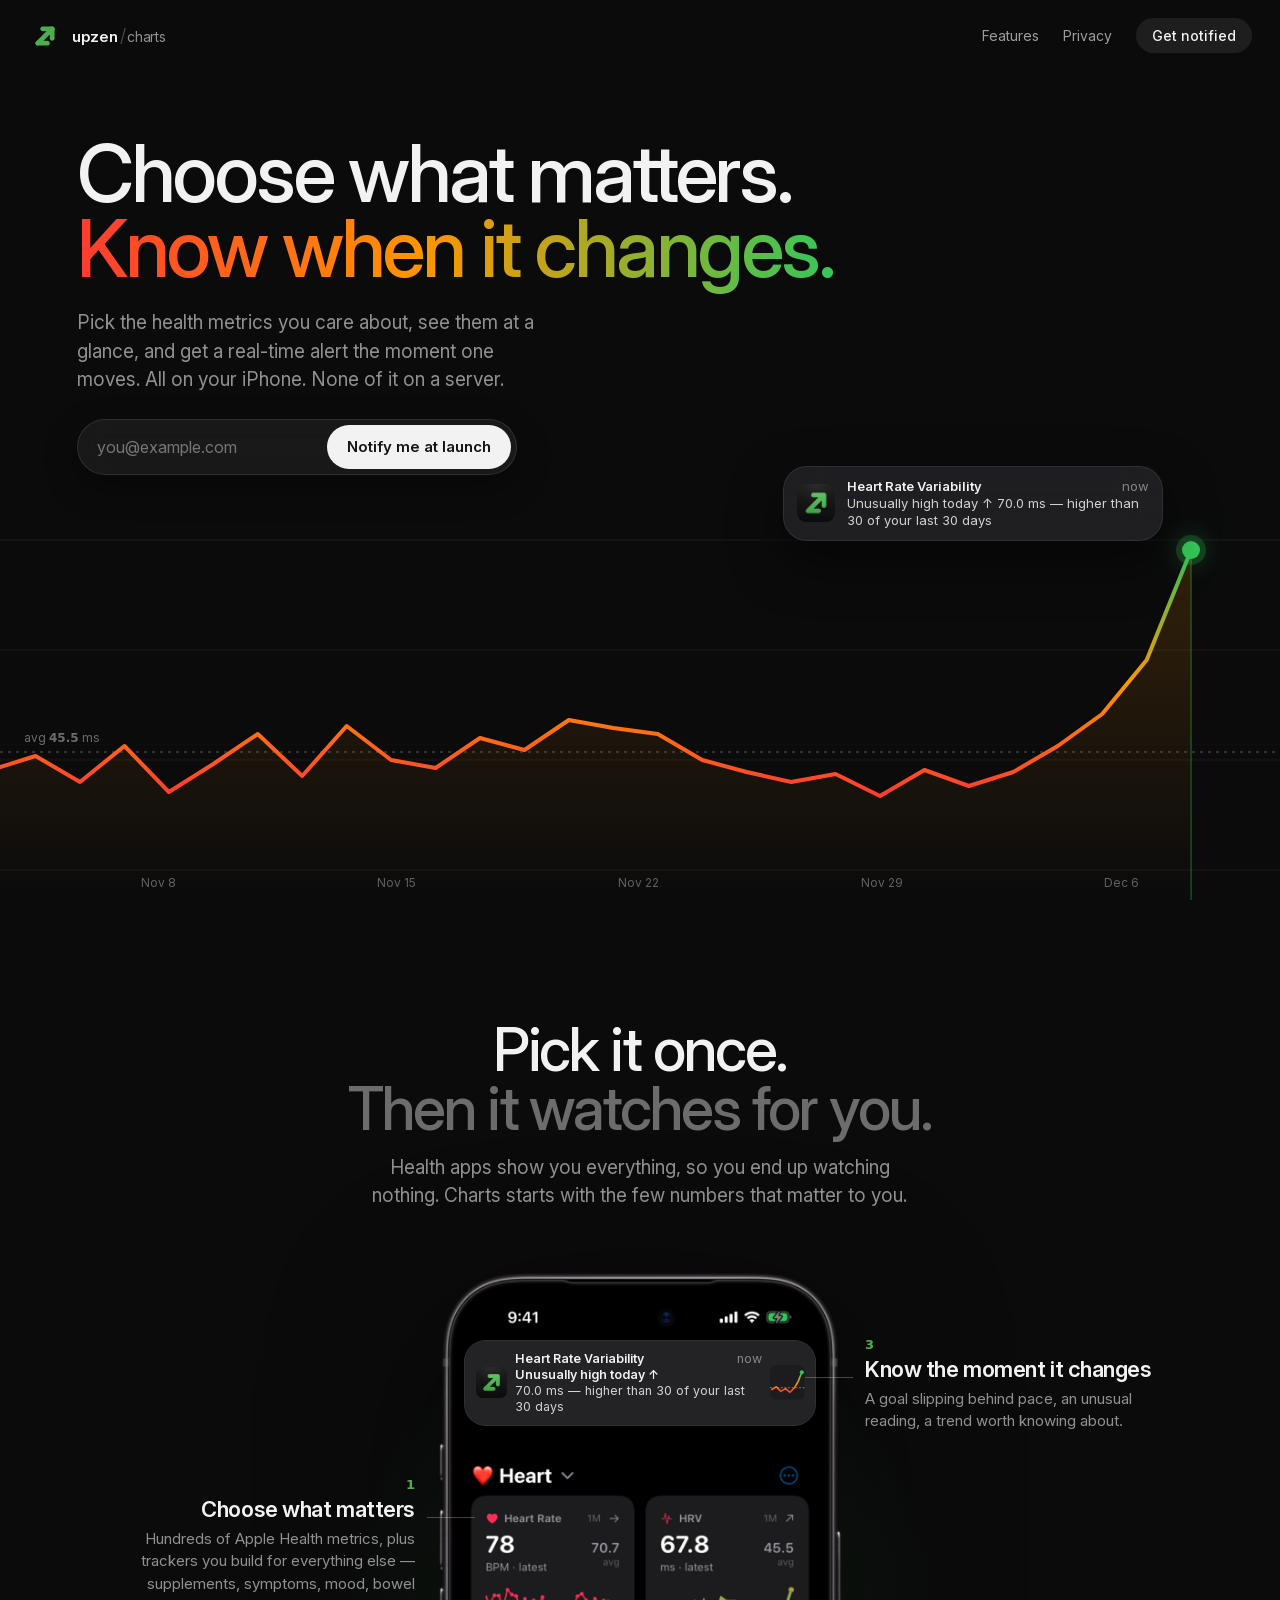
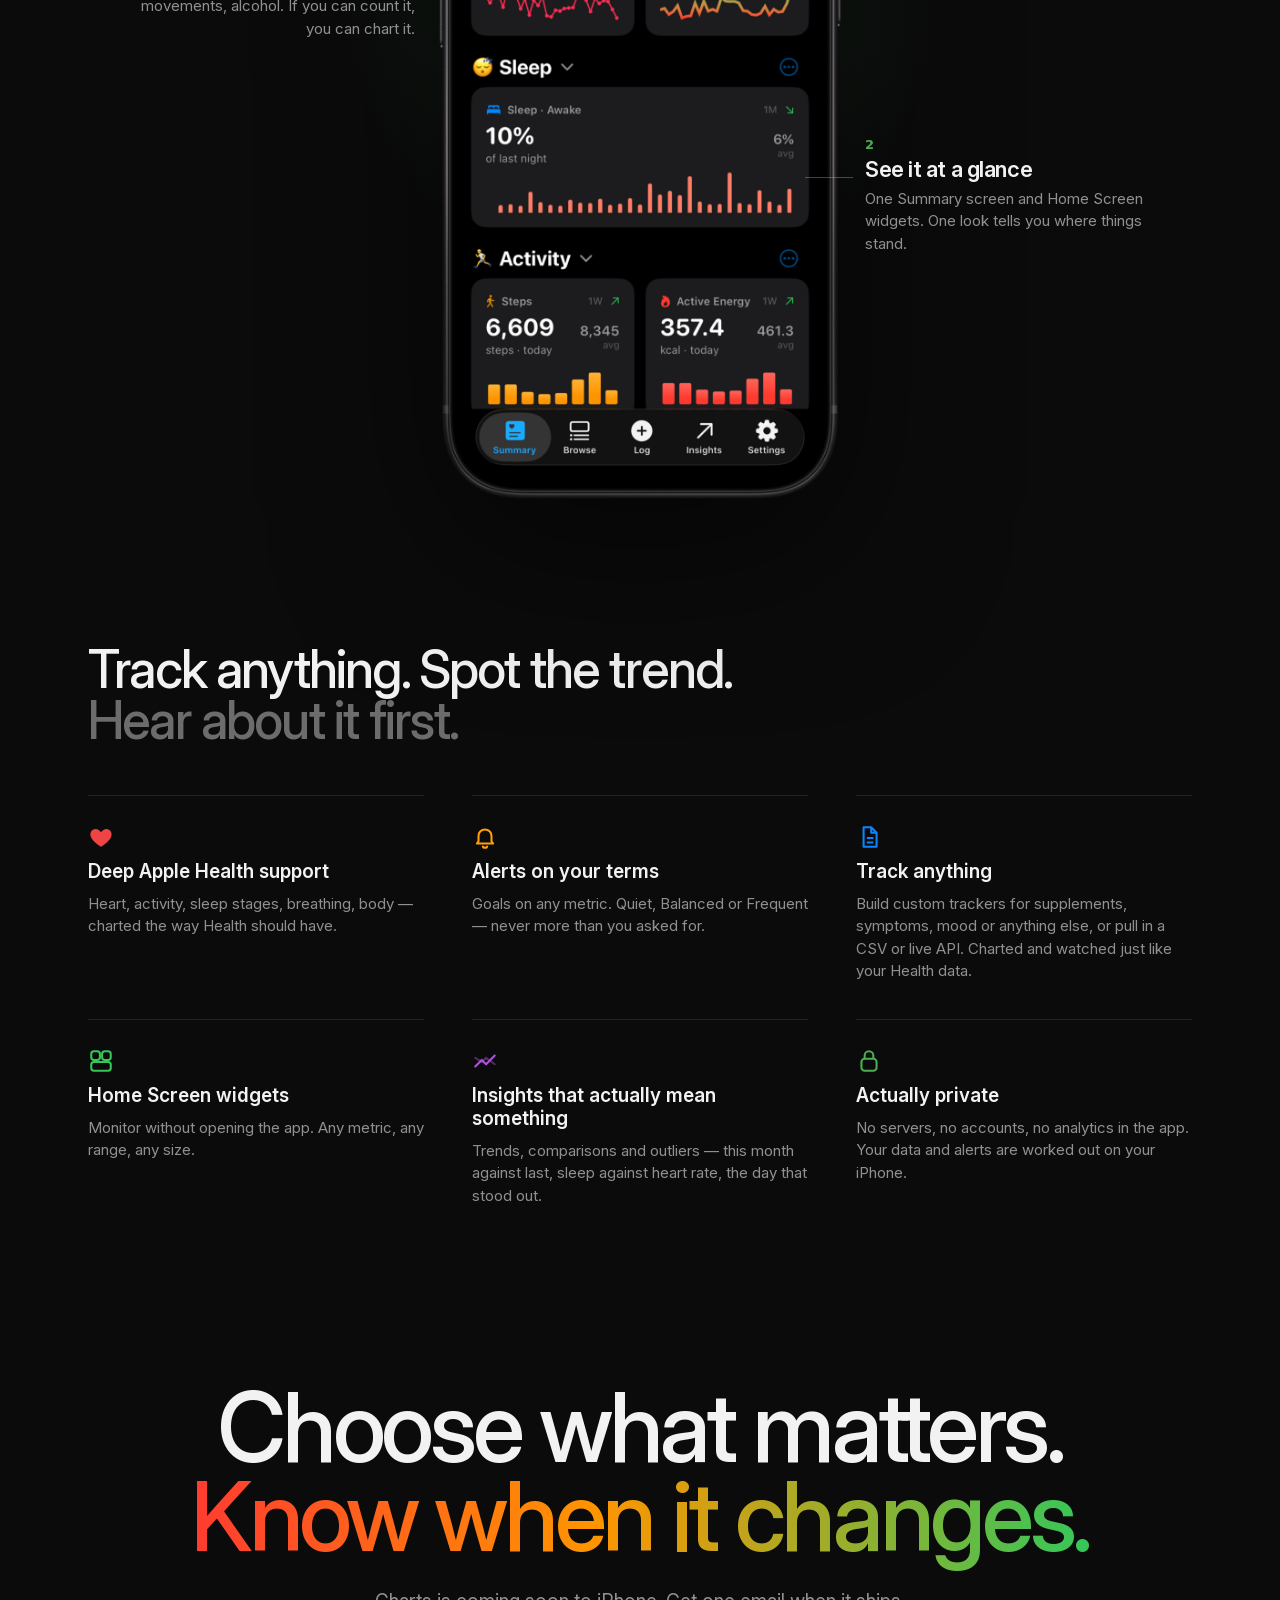
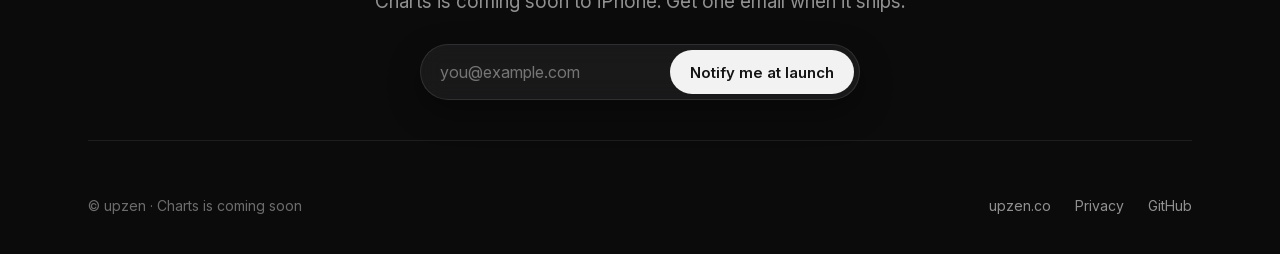
==== commit 07a5d1f6: "Keep hero cards around the headline at every size; fix wide headline wrap The homepage cards now sca" ====
--- a/charts/index.html
+++ b/charts/index.html
@@ -78,7 +78,7 @@
   </div>
 
   <div class="charts-hero-main">
-    <h1 class="h1">Choose what matters.<br><span class="grad grad-health">Know when it changes.</span></h1>
+    <h1 class="h1"><span class="line">Choose what matters.</span><br><span class="line grad grad-health">Know when it changes.</span></h1>
     <p class="lede">Pick the health metrics you care about, see them at a glance, and get a real-time alert the moment one moves. All on your iPhone. None of it on a server.</p>
     <form class="waitlist" action="https://app.kit.com/forms/9920214/subscriptions" method="post" novalidate>
       <div class="waitlist-fields">
--- a/assets/v2.css
+++ b/assets/v2.css
@@ -97,28 +97,40 @@
 .home-hero-main { flex: 1; display: flex; flex-direction: column; align-items: center; justify-content: center; text-align: center;
   padding: 40px var(--gutter) 80px; gap: 26px; position: relative; z-index: 2; }
 .home-hero-main .lede { max-width: 640px; }
-.home-floats .float { position: absolute; z-index: 1; }
-.float-hrv { left: 6%; top: 150px; width: 252px; transform: rotate(-7deg); }
-.float-wealth { right: 6%; top: 128px; width: 268px; transform: rotate(6deg); }
-.float-happy { left: 10%; bottom: 70px; width: 236px; transform: rotate(5deg); }
-.float-wisdom { right: 9%; bottom: 84px; width: 244px; transform: rotate(-5deg); }
-/* Below desktop the cards can't orbit the headline without covering it — they become a fanned row under the form. */
+/* The cards keep their exact desktop design at every size: they just scale (--s) and, below desktop,
+   move to the four corners so they still frame the headline instead of dropping into a row. */
+.home-floats .float { position: absolute; z-index: 1; --s: 1; transform: rotate(var(--r)) scale(var(--s)); }
+.float-hrv { left: 6%; top: 150px; width: 252px; --r: -7deg; transform-origin: top left; }
+.float-wealth { right: 6%; top: 128px; width: 268px; --r: 6deg; transform-origin: top right; }
+.float-happy { left: 10%; bottom: 70px; width: 236px; --r: 5deg; transform-origin: bottom left; }
+.float-wisdom { right: 9%; bottom: 84px; width: 244px; --r: -5deg; transform-origin: bottom right; }
+/* Tablet: same orbit as desktop, cards scaled so they fit beside the (smaller) headline. */
 @media (max-width: 1180px) {
   .home-hero { min-height: 0; }
-  .home-hero-main { padding-bottom: 32px; }
-  .home-floats { position: relative; display: flex; justify-content: center; flex-wrap: wrap; gap: 18px; padding: 8px var(--gutter) 64px; }
-  .home-floats .float { position: relative; inset: auto; width: 230px; }
+  .home-hero-main { padding-top: 56px; padding-bottom: 120px; }
+  .home-floats .float { --s: 0.72; }
+  .float-hrv { left: 2%; top: 150px; }
+  .float-wealth { right: 2%; top: 136px; }
+  .float-happy { left: 2.5%; bottom: 48px; }
+  .float-wisdom { right: 2.5%; bottom: 58px; }
   .shelf-section { padding-top: 72px; }
 }
+@media (max-width: 900px) {
+  .home-hero-main { padding-bottom: 150px; }
+  .home-floats .float { --s: 0.6; }
+  .float-hrv { left: 1.5%; top: 160px; }
+  .float-wealth { right: 1.5%; top: 150px; }
+  .float-happy { bottom: 20px; }
+  .float-wisdom { bottom: 28px; }
+}
+/* Phone: no room beside the headline, so the cards frame it from above and below instead. */
 @media (max-width: 700px) {
-  .home-floats { display: grid; grid-template-columns: repeat(2, minmax(0, 1fr)); gap: 14px; padding-bottom: 16px; }
-  .home-floats .float { width: auto; }
-  .float-hrv, .float-wealth, .float-happy, .float-wisdom { transform: none; }
-  .home-floats .mcard { padding: 12px 12px 10px; border-radius: 18px; }
-  .home-floats .mcard-head { font-size: 12px; }
-  .home-floats .mcard-val { font-size: 24px; }
-  .home-floats .mcard-sub { font-size: 11px; }
-  .home-floats .mcard-avg { font-size: 15px; }
+  .home-hero-main { padding-top: 130px; padding-bottom: 125px; }
+  .home-floats .float { --s: 0.5; }
+  .float-hrv { left: 3%; top: 74px; }
+  .float-wealth { right: 1%; top: 86px; }
+  .float-happy { left: 4%; bottom: 18px; }
+  .float-wisdom { right: 3%; bottom: 26px; }
 }
 
 /* ── Product shelf ── */
@@ -188,8 +200,10 @@
 /* ── Charts hero ── */
 .charts-hero { position: relative; min-height: min(900px, 100svh); display: flex; flex-direction: column; overflow: hidden; background: var(--bg-deep); }
 .charts-hero-main { position: relative; z-index: 2; display: flex; flex-direction: column; align-items: flex-start; gap: 24px;
-  padding: 64px var(--gutter) 0 max(var(--gutter), 6%); max-width: 880px; }
+  padding: 64px var(--gutter) 0 max(var(--gutter), 6%); }
 .charts-hero-main .h1 { font-size: clamp(44px, 6.4vw, 80px); line-height: 0.94; letter-spacing: -0.04em; text-wrap: initial; }
+/* Each headline sentence stays on one line once there is room (the column no longer caps the width). */
+@media (min-width: 901px) { .charts-hero-main .h1 .line { white-space: nowrap; } }
 .charts-hero-main .lede { max-width: 470px; text-wrap: pretty; }
 .charts-hero-main .waitlist { align-items: flex-start; }
 .hero-graph { position: absolute; left: 0; right: 0; bottom: 0; height: 470px; z-index: 0; }
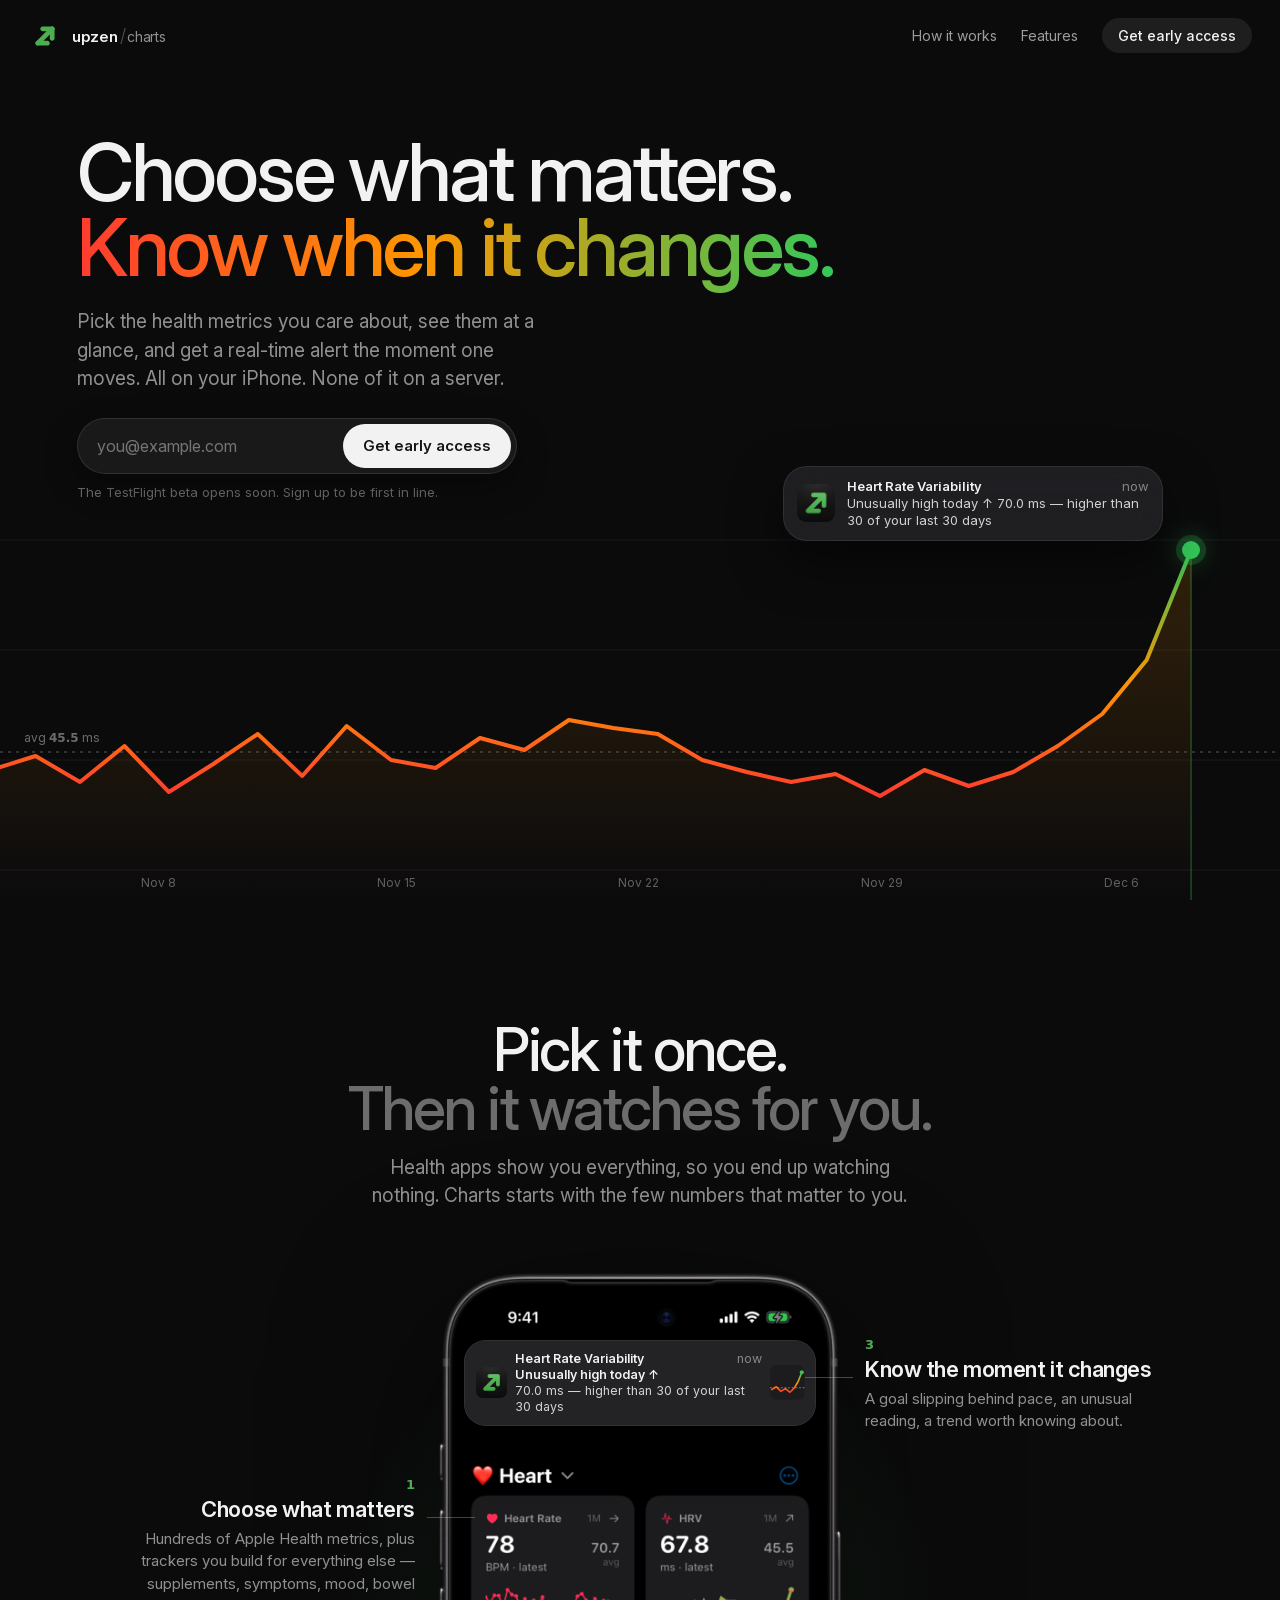
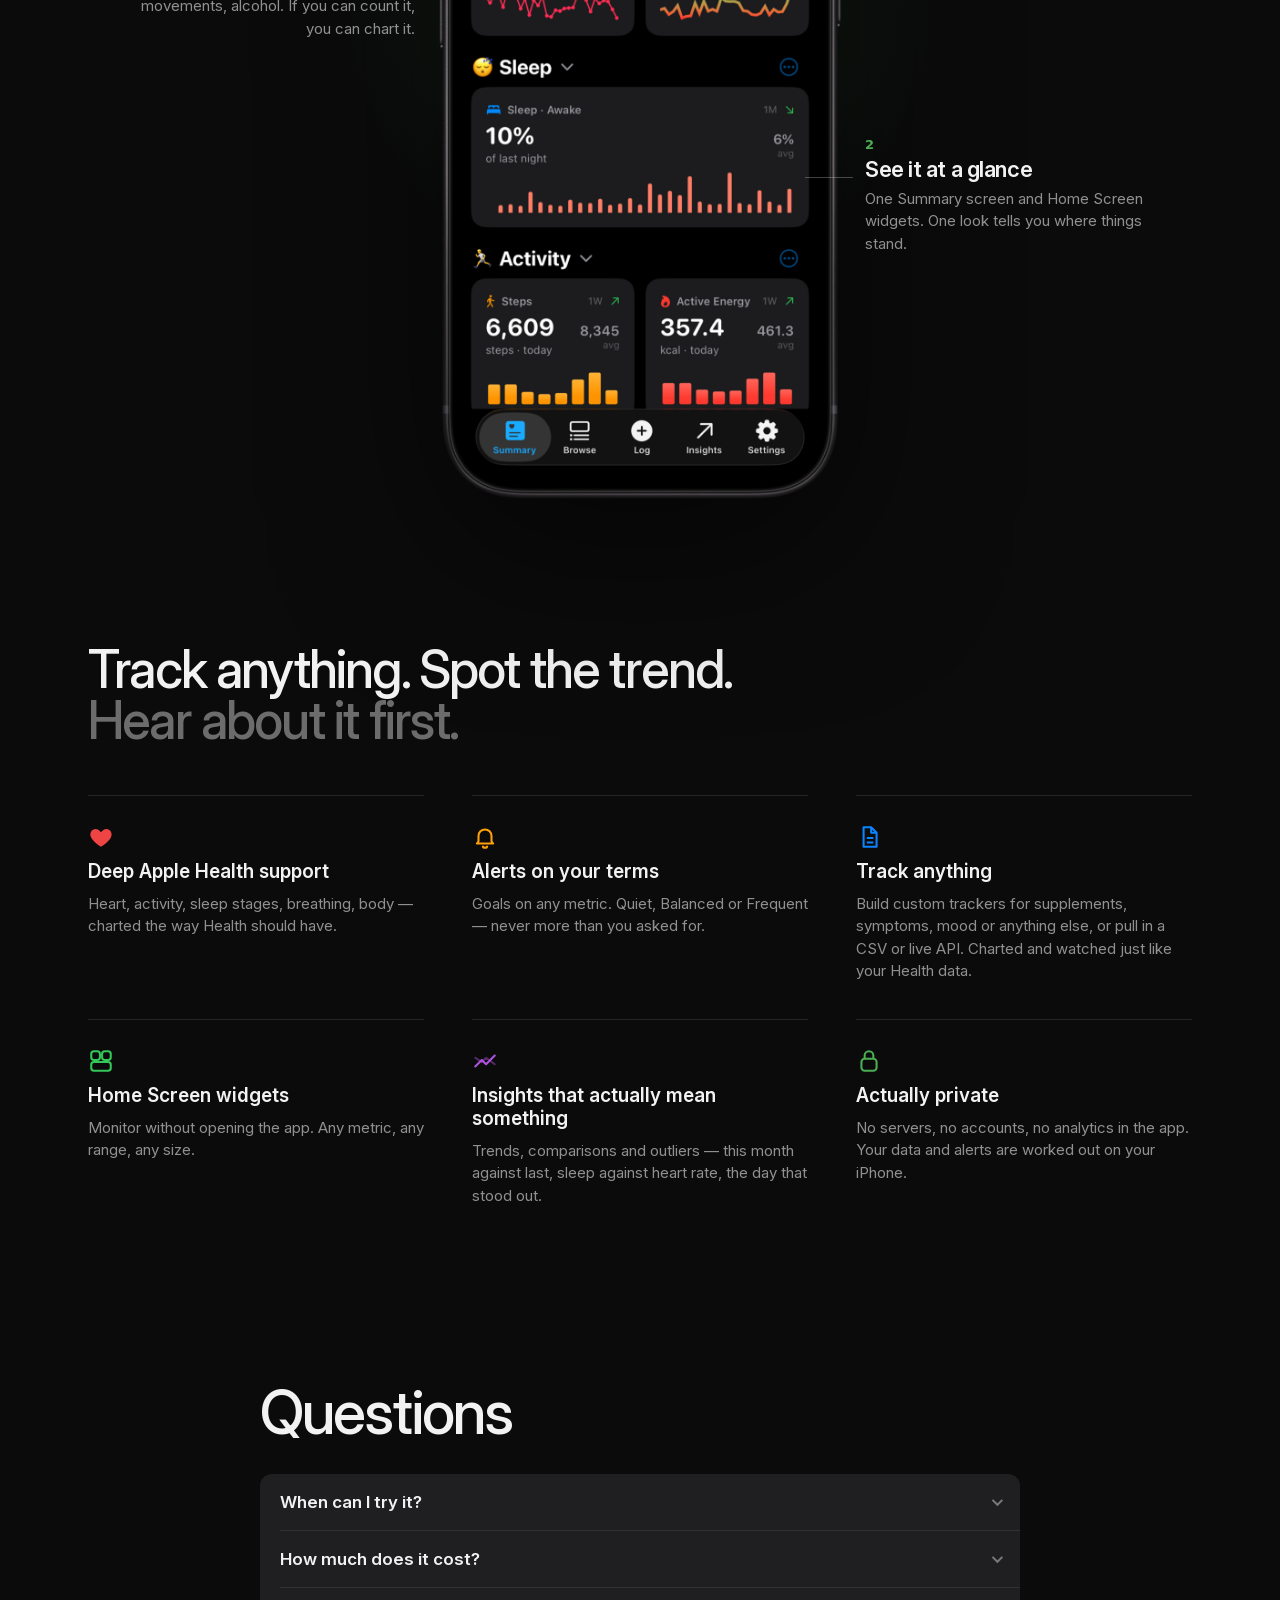
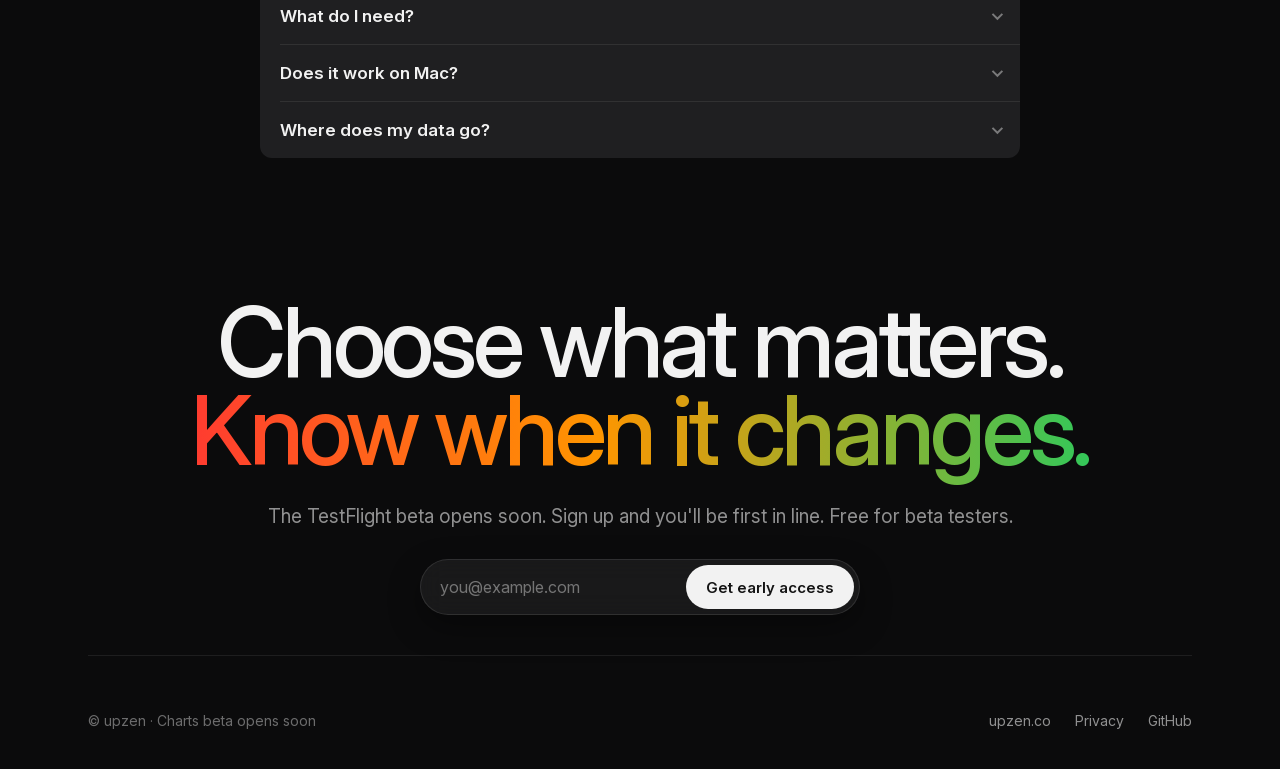
==== commit cc2a75ab: "Rework the test site for conversion: per-page Kit forms, Charts beta, FAQ Visitors had no reason to " ====
--- a/charts/index.html
+++ b/charts/index.html
@@ -5,7 +5,7 @@
   <meta charset="UTF-8" />
   <meta name="viewport" content="width=device-width, initial-scale=1.0, minimum-scale=1.0, maximum-scale=5.0" />
   <title>Charts — choose what matters, know when it changes · upzen</title>
-  <meta name="description" content="Charts is the chart app for the health data you care about. Choose your metrics, monitor them at a glance, and get real-time alerts the moment any of them changes. Private by design. Coming soon to iPhone and Mac." />
+  <meta name="description" content="Charts is the chart app for the health data you care about. Choose your metrics, monitor them at a glance, and get real-time alerts the moment any of them changes. Private by design. Beta coming soon to iPhone, and to Mac for your own data." />
   <link rel="canonical" href="https://upzen.co/charts/" />
 
   <!-- Favicon -->
@@ -19,7 +19,7 @@
   <meta property="og:type"        content="website" />
   <meta property="og:url"         content="https://upzen.co/charts/" />
   <meta property="og:title"       content="Charts — choose what matters, know when it changes" />
-  <meta property="og:description" content="Choose the health data you care about, monitor it at a glance, and get real-time alerts the moment any of it changes. Private by design. Coming soon to iPhone and Mac." />
+  <meta property="og:description" content="Choose the health data you care about, monitor it at a glance, and get real-time alerts the moment any of it changes. Private by design. Beta coming soon to iPhone, and to Mac for your own data." />
   <meta property="og:image"       content="https://upzen.co/assets/charts/og-image.png" />
   <meta property="og:image:width"  content="1200" />
   <meta property="og:image:height" content="630" />
@@ -29,7 +29,7 @@
   <!-- Twitter / X -->
   <meta name="twitter:card"        content="summary_large_image" />
   <meta name="twitter:title"       content="Charts — choose what matters, know when it changes" />
-  <meta name="twitter:description" content="Choose the health data you care about, monitor it at a glance, and get real-time alerts the moment any of it changes. Private by design. Coming soon to iPhone and Mac." />
+  <meta name="twitter:description" content="Choose the health data you care about, monitor it at a glance, and get real-time alerts the moment any of it changes. Private by design. Beta coming soon to iPhone, and to Mac for your own data." />
   <meta name="twitter:image"       content="https://upzen.co/assets/charts/og-image.png" />
   <meta name="twitter:image:alt"   content="Charts app: headline “Choose what matters. Know when it changes.” beside an iPhone showing the Summary screen and a real-time Heart Rate Variability alert." />
 
@@ -47,27 +47,30 @@
       <span>upzen<span class="wm-sep">/</span><span class="wm-product">charts</span></span>
     </a>
     <div class="nav-links">
+      <a href="#how" class="hide-sm">How it works</a>
       <a href="#features" class="hide-sm">Features</a>
-      <a href="/privacy" class="hide-sm">Privacy</a>
-      <a href="#notify" class="nav-cta">Get notified</a>
+      <a href="#notify" class="nav-cta">Get early access</a>
     </div>
   </nav>
 
   <div class="hero-graph" aria-hidden="true">
-    <svg class="line" viewBox="0 0 1440 470" preserveAspectRatio="none">
+    <svg class="line line-grid" viewBox="0 0 1440 470" preserveAspectRatio="none">
+      <g stroke="rgba(255,255,255,0.06)" stroke-width="1" vector-effect="non-scaling-stroke"><line x1="0" y1="110" x2="1440" y2="110" vector-effect="non-scaling-stroke"/><line x1="0" y1="220" x2="1440" y2="220" vector-effect="non-scaling-stroke"/><line x1="0" y1="330" x2="1440" y2="330" vector-effect="non-scaling-stroke"/><line x1="0" y1="440" x2="1440" y2="440" vector-effect="non-scaling-stroke"/></g>
+      <line x1="0" y1="322" x2="1440" y2="322" stroke="rgba(255,255,255,0.32)" stroke-width="1.2" stroke-dasharray="3 5" vector-effect="non-scaling-stroke"/>
+    </svg>
+    <!-- The data draws itself in on load (CSS), then the spike and the alert land. -->
+    <svg class="line line-data" viewBox="0 0 1440 470" preserveAspectRatio="none">
       <defs>
         <linearGradient id="hrv-hero" x1="0" y1="1" x2="0" y2="0"><stop offset="0" stop-color="#ff3b30"/><stop offset="0.45" stop-color="#ff9500"/><stop offset="1" stop-color="#34c759"/></linearGradient>
         <linearGradient id="hrv-hero-fill" x1="0" y1="0" x2="0" y2="1"><stop offset="0" stop-color="#ff9500" stop-opacity="0.16"/><stop offset="1" stop-color="#ff9500" stop-opacity="0"/></linearGradient>
       </defs>
-      <g stroke="rgba(255,255,255,0.06)" stroke-width="1" vector-effect="non-scaling-stroke"><line x1="0" y1="110" x2="1440" y2="110" vector-effect="non-scaling-stroke"/><line x1="0" y1="220" x2="1440" y2="220" vector-effect="non-scaling-stroke"/><line x1="0" y1="330" x2="1440" y2="330" vector-effect="non-scaling-stroke"/><line x1="0" y1="440" x2="1440" y2="440" vector-effect="non-scaling-stroke"/></g>
-      <line x1="0" y1="322" x2="1440" y2="322" stroke="rgba(255,255,255,0.32)" stroke-width="1.2" stroke-dasharray="3 5" vector-effect="non-scaling-stroke"/>
       <path d="M-10,340 L40,326 L90,352 L140,316 L190,362 L240,334 L290,304 L340,346 L390,296 L440,330 L490,338 L540,308 L590,320 L640,290 L690,298 L740,304 L790,330 L840,342 L890,352 L940,344 L990,366 L1040,340 L1090,356 L1140,342 L1190,316 L1240,284 L1290,230 L1340,120 L1340,470 L-10,470 Z" fill="url(#hrv-hero-fill)"/>
       <polyline fill="none" stroke="url(#hrv-hero)" stroke-width="4" stroke-linejoin="round" stroke-linecap="round" vector-effect="non-scaling-stroke" points="-10,340 40,326 90,352 140,316 190,362 240,334 290,304 340,346 390,296 440,330 490,338 540,308 590,320 640,290 690,298 740,304 790,330 840,342 890,352 940,344 990,366 1040,340 1090,356 1140,342 1190,316 1240,284 1290,230 1340,120"/>
       <line x1="1340" y1="120" x2="1340" y2="470" stroke="#34c759" stroke-opacity="0.35" stroke-width="1.5" vector-effect="non-scaling-stroke"/>
     </svg>
     <div class="avg">avg <span class="num" style="font-weight:600">45.5</span> ms</div>
     <div class="spike"></div>
-    <div class="banner">
+    <div class="banner hero-alert">
       <img src="/assets/charts/app-icon.png" alt="" width="38" height="38" />
       <div class="banner-text">
         <div class="banner-top"><b>Heart Rate Variability</b><span>now</span></div>
@@ -80,28 +83,29 @@
   <div class="charts-hero-main">
     <h1 class="h1"><span class="line">Choose what matters.</span><br><span class="line grad grad-health">Know when it changes.</span></h1>
     <p class="lede">Pick the health metrics you care about, see them at a glance, and get a real-time alert the moment one moves. All on your iPhone. None of it on a server.</p>
-    <form class="waitlist" action="https://app.kit.com/forms/9920214/subscriptions" method="post" novalidate>
+    <form class="waitlist" data-kit-form="charts" data-success="You're in. We'll email you the moment the beta opens. 🎉" action="https://app.kit.com/forms/10081023/subscriptions" method="post" novalidate>
       <div class="waitlist-fields">
         <label for="email-hero" class="sr-only">Email address</label>
         <input id="email-hero" class="waitlist-input" type="email" name="email_address" placeholder="you@example.com" required autocomplete="email" />
-        <button type="submit" class="waitlist-btn">Notify me at launch</button>
+        <button type="submit" class="waitlist-btn">Get early access</button>
       </div>
       <input type="text" name="hp_website" class="waitlist-hp" tabindex="-1" autocomplete="off" aria-hidden="true" />
+      <p class="waitlist-note">The TestFlight beta opens soon. Sign up to be first in line.</p>
       <p class="waitlist-msg" role="status" aria-live="polite"></p>
     </form>
   </div>
 </header>
 
 <main class="wrap">
-  <section class="story">
-    <div class="story-head">
+  <section id="how" class="story">
+    <div class="story-head" data-reveal>
       <h2 class="h2">Pick it once.<br><span style="color:var(--ink-3)">Then it watches for you.</span></h2>
       <p class="lede">Health apps show you everything, so you end up watching nothing. Charts starts with the few numbers that matter to you.</p>
     </div>
 
     <div class="stage">
       <div class="stage-glow"></div>
-      <div class="phone">
+      <div class="phone" data-reveal>
         <img src="/assets/charts/iphone-summary.png" width="900" height="1840" loading="lazy"
              alt="Charts on iPhone 18 Pro: the Summary screen with Heart, Sleep and Activity sections and a Heart Rate Variability alert arriving." />
         <!-- Real notifications carry the chart thumbnail NotificationChartRenderer attaches (dark card, latest data on the right). -->
@@ -123,19 +127,19 @@
       </div>
 
       <div class="callouts">
-        <div class="callout l c1">
+        <div class="callout l c1" data-reveal style="--i:1">
           <div class="n num">1</div>
           <h3>Choose what matters</h3>
           <p>Hundreds of Apple Health metrics, plus trackers you build for everything else — supplements, symptoms, mood, bowel movements, alcohol. If you can count it, you can chart it.</p>
           <div class="rule"></div>
         </div>
-        <div class="callout r c2">
+        <div class="callout r c2" data-reveal style="--i:2">
           <div class="n num">2</div>
           <h3>See it at a glance</h3>
           <p>One Summary screen and Home Screen widgets. One look tells you where things stand.</p>
           <div class="rule"></div>
         </div>
-        <div class="callout r c3">
+        <div class="callout r c3" data-reveal style="--i:3">
           <div class="n num">3</div>
           <h3>Know the moment it changes</h3>
           <p>A goal slipping behind pace, an unusual reading, a trend worth knowing about.</p>
@@ -146,34 +150,34 @@
   </section>
 
   <section id="features" class="feat-section">
-    <h2 class="h2 feat-head" style="font-size:clamp(34px, 4.6vw, 52px)">Track anything. Spot the trend.<br><span style="color:var(--ink-3)">Hear about it first.</span></h2>
+    <h2 class="h2 feat-head" data-reveal style="font-size:clamp(34px, 4.6vw, 52px)">Track anything. Spot the trend.<br><span style="color:var(--ink-3)">Hear about it first.</span></h2>
     <div class="feats">
-      <div class="feat">
+      <div class="feat" data-reveal style="--i:0">
         <svg viewBox="0 0 24 24" aria-hidden="true"><path d="M12 21s-7.5-4.6-9.4-9.3C1.2 8.2 3.4 4.5 7 4.5c2.1 0 3.6 1.2 5 3 1.4-1.8 2.9-3 5-3 3.6 0 5.8 3.7 4.4 7.2C19.5 16.4 12 21 12 21z" fill="#ef4444"/></svg>
         <h3>Deep Apple Health support</h3>
         <p>Heart, activity, sleep stages, breathing, body — charted the way Health should have.</p>
       </div>
-      <div class="feat">
+      <div class="feat" data-reveal style="--i:1">
         <svg viewBox="0 0 24 24" fill="none" aria-hidden="true"><path d="M6 16V11a6 6 0 0 1 12 0v5l1.5 2h-15z M10 20a2 2 0 0 0 4 0" stroke="#ff9f0a" stroke-width="1.9" stroke-linejoin="round"/></svg>
         <h3>Alerts on your terms</h3>
         <p>Goals on any metric. Quiet, Balanced or Frequent — never more than you asked for.</p>
       </div>
-      <div class="feat">
+      <div class="feat" data-reveal style="--i:2">
         <svg viewBox="0 0 24 24" fill="none" aria-hidden="true"><path d="M7 3h7l5 5v13H7z M14 3v5h5 M10 13h6 M10 17h6" stroke="#0a84ff" stroke-width="1.9" stroke-linejoin="round"/></svg>
         <h3>Track anything</h3>
         <p>Build custom trackers for supplements, symptoms, mood or anything else, or pull in a CSV or live API. Charted and watched just like your Health data.</p>
       </div>
-      <div class="feat">
+      <div class="feat" data-reveal style="--i:0">
         <svg viewBox="0 0 24 24" fill="none" aria-hidden="true"><rect x="3" y="3" width="8" height="8" rx="2.5" stroke="#34c759" stroke-width="1.9"/><rect x="13" y="3" width="8" height="8" rx="2.5" stroke="#34c759" stroke-width="1.9"/><rect x="3" y="13" width="18" height="8" rx="2.5" stroke="#34c759" stroke-width="1.9"/></svg>
         <h3>Home Screen widgets</h3>
         <p>Monitor without opening the app. Any metric, any range, any size.</p>
       </div>
-      <div class="feat">
+      <div class="feat" data-reveal style="--i:1">
         <svg viewBox="0 0 24 24" fill="none" aria-hidden="true"><path d="M3 17 L9 11 L13 15 L21 7" stroke="#af52de" stroke-width="1.9" stroke-linecap="round" stroke-linejoin="round"/><path d="M3 9 L9 13 L13 9 L21 15" stroke="#af52de" stroke-opacity="0.45" stroke-width="1.9" stroke-linecap="round" stroke-linejoin="round"/></svg>
         <h3>Insights that actually mean something</h3>
         <p>Trends, comparisons and outliers — this month against last, sleep against heart rate, the day that stood out.</p>
       </div>
-      <div class="feat">
+      <div class="feat" data-reveal style="--i:2">
         <svg viewBox="0 0 24 24" fill="none" aria-hidden="true"><rect x="5" y="10" width="14" height="11" rx="3" stroke="#4cae50" stroke-width="1.9"/><path d="M8 10V7a4 4 0 0 1 8 0v3" stroke="#4cae50" stroke-width="1.9"/></svg>
         <h3>Actually private</h3>
         <p>No servers, no accounts, no analytics in the app. Your data and alerts are worked out on your iPhone.</p>
@@ -181,14 +185,25 @@
     </div>
   </section>
 
+  <section id="faq" class="faq" aria-labelledby="faq-h">
+    <h2 id="faq-h" class="h2 faq-head" data-reveal>Questions</h2>
+    <div class="faq-list" data-reveal>
+      <details><summary>When can I try it?</summary><p>The TestFlight beta opens soon. Sign up below and you'll be first in line. There's no launch date yet.</p></details>
+      <details><summary>How much does it cost?</summary><p>Nothing for beta testers.</p></details>
+      <details><summary>What do I need?</summary><p>An iPhone on iOS 26 or later. Any Apple Watch works. Charts reads from the Health app, so the model doesn't matter.</p></details>
+      <details><summary>Does it work on Mac?</summary><p>Yes, for data you bring in yourself, like CSV files and APIs. Apple Health data shows on iPhone only for now.</p></details>
+      <details><summary>Where does my data go?</summary><p>Nowhere. It stays on your iPhone. No accounts, no servers, no analytics in the app.</p></details>
+    </div>
+  </section>
+
   <section id="notify" class="closing">
-    <h2 class="big">Choose what matters.<br><span class="grad grad-health">Know when it changes.</span></h2>
-    <p class="lede">Charts is coming soon to iPhone. Get one email when it ships.</p>
-    <form class="waitlist" action="https://app.kit.com/forms/9920214/subscriptions" method="post" novalidate>
+    <h2 class="big" data-reveal>Choose what matters.<br><span class="grad grad-health">Know when it changes.</span></h2>
+    <p class="lede">The TestFlight beta opens soon. Sign up and you'll be first in line. Free for beta testers.</p>
+    <form class="waitlist" data-kit-form="charts" data-success="You're in. We'll email you the moment the beta opens. 🎉" action="https://app.kit.com/forms/10081023/subscriptions" method="post" novalidate>
       <div class="waitlist-fields">
         <label for="email-end" class="sr-only">Email address</label>
         <input id="email-end" class="waitlist-input" type="email" name="email_address" placeholder="you@example.com" required autocomplete="email" />
-        <button type="submit" class="waitlist-btn">Notify me at launch</button>
+        <button type="submit" class="waitlist-btn">Get early access</button>
       </div>
       <input type="text" name="hp_website" class="waitlist-hp" tabindex="-1" autocomplete="off" aria-hidden="true" />
       <p class="waitlist-msg" role="status" aria-live="polite"></p>
@@ -196,7 +211,7 @@
   </section>
 
   <footer class="footer" style="border-top:1px solid var(--line)">
-    <span>© upzen · Charts is coming soon</span>
+    <span>© upzen · Charts beta opens soon</span>
     <nav aria-label="Footer"><a href="/">upzen.co</a><a href="/privacy">Privacy</a><a href="https://github.com/upzen-co">GitHub</a></nav>
   </footer>
 </main>
--- a/assets/v2.css
+++ b/assets/v2.css
@@ -17,7 +17,8 @@
   --gutter: clamp(16px, 4vw, 28px);
   color-scheme: dark;
 }
-html { -webkit-text-size-adjust: 100%; }
+html { -webkit-text-size-adjust: 100%; scroll-padding-top: 84px; }
+@media (prefers-reduced-motion: no-preference) { html { scroll-behavior: smooth; } }
 body {
   margin: 0; background: var(--bg); color: var(--ink);
   font-family: 'Inter', system-ui, -apple-system, sans-serif;
@@ -31,8 +32,12 @@
 .wrap { max-width: 1160px; margin: 0 auto; padding: 0 var(--gutter); }
 
 /* ── Nav ── */
-.nav { position: relative; z-index: 5; display: flex; align-items: center; justify-content: space-between;
-  gap: 16px; padding: 18px var(--gutter); }
+/* Fixed so the one call to action stays in reach down long pages; it frosts over once the page scrolls (v2.js adds .stuck).
+   Heroes reserve its 70px with padding-top, so the hero layout below is measured as if the nav were still in flow. */
+.nav { position: fixed; top: 0; left: 0; right: 0; z-index: 50; display: flex; align-items: center; justify-content: space-between;
+  gap: 16px; padding: 18px var(--gutter); transition: background-color .25s ease, box-shadow .25s ease; }
+.nav.stuck { background: rgba(16,16,17,0.72); backdrop-filter: blur(20px) saturate(1.5); -webkit-backdrop-filter: blur(20px) saturate(1.5);
+  box-shadow: 0 1px 0 var(--line); }
 .nav-logo { display: flex; align-items: center; gap: 10px; text-decoration: none; font-weight: 600; font-size: 15px;
   letter-spacing: -0.02em; }
 .nav-logo svg { width: 34px; height: 34px; display: block; }
@@ -41,7 +46,9 @@
 .nav-links { display: flex; align-items: center; gap: 24px; font-size: 14px; }
 .nav-links a { color: rgba(255,255,255,0.6); text-decoration: none; }
 .nav-links a:hover { color: var(--ink); }
-.nav-links .nav-cta { color: var(--ink); padding: 9px 16px; border-radius: 999px; background: rgba(255,255,255,0.08); font-weight: 500; }
+.nav-links .nav-cta { color: var(--ink); padding: 9px 16px; border-radius: 999px; background: rgba(255,255,255,0.08); font-weight: 500;
+  display: inline-flex; align-items: center; gap: 8px; }
+.nav-soon { background: var(--green); color: #fff; font-size: 11px; font-weight: 600; padding: 3px 7px; border-radius: 99px; line-height: 1; }
 @media (max-width: 640px) { .nav-links .hide-sm { display: none; } .nav-links { gap: 16px; } }
 
 /* ── Headlines ── */
@@ -51,7 +58,8 @@
 .grad-home { background-image: linear-gradient(90deg, #4cae50 0%, #9ad94f 45%, #f59e0b 100%); }
 .grad-health { background-image: linear-gradient(90deg, #ff3b30, #ff9500 45%, #34c759); }
 .lede { margin: 0; font-size: clamp(17px, 2.2vw, 19px); line-height: 1.5; color: var(--ink-2); text-wrap: balance; }
-.wavy { text-decoration: underline wavy; text-decoration-thickness: 1px; text-underline-offset: .22em; }
+.area-link { text-decoration: none; }
+.area-link:hover { text-decoration: underline; text-underline-offset: .2em; }
 
 /* ── Pill + buttons ── */
 .pill { display: inline-flex; align-items: center; gap: 10px; padding: 5px 16px 5px 5px; border-radius: 999px; text-decoration: none;
@@ -69,6 +77,7 @@
 .waitlist-btn { flex: none; border: 0; font: inherit; font-weight: 600; font-size: 15px; background: var(--ink); color: #141414;
   padding: 12px 20px; border-radius: 999px; cursor: pointer; min-height: 44px; }
 .waitlist-btn:disabled { opacity: 0.6; cursor: default; }
+.waitlist-note { margin: 0; font-size: 13px; color: var(--ink-3); }
 .waitlist-msg { min-height: 0; font-size: 14px; color: var(--ink-2); margin: 0; }
 .waitlist-msg:empty { display: none; }
 .waitlist-msg.success { color: #8fd492; }
@@ -87,19 +96,25 @@
 .mcard-avg { text-align: right; font-size: 20px; color: #a1a1a6; font-weight: 600; }
 .mcard-avg small { display: block; font-size: 12px; color: #6e6e73; font-weight: 400; }
 .mcard svg.spark { width: 100%; display: block; margin-top: 8px; }
+.mcard-rows { display: flex; flex-direction: column; gap: 5px; margin-top: 10px; }
+.mcard-row { display: flex; justify-content: space-between; gap: 8px; font-size: 13px; padding: 6px 10px; border-radius: 10px;
+  background: rgba(255,255,255,0.05); color: #d1d1d6; }
+.mcard-row b { font-weight: 700; white-space: nowrap; }
 /* The screenshot's own rounded card sits on black; clip to its corner (~8% of width) so no black shows at any size. */
 .shot-card { align-self: start; border-radius: 8.4% / 9.8%; overflow: hidden; background: #1c1c1e; box-shadow: 0 30px 60px rgba(0,0,0,0.45), 0 0 0 1px rgba(255,255,255,0.06); }
 .shot-card img { display: block; width: 100%; height: auto; }
 
 /* ── Home hero ── */
-.home-hero { position: relative; min-height: min(900px, 100svh); display: flex; flex-direction: column; overflow: hidden;
+.home-hero { position: relative; padding-top: 70px; min-height: min(900px, 100svh); display: flex; flex-direction: column; overflow: hidden;
   background: radial-gradient(ellipse 60% 50% at 50% 46%, rgba(76,174,80,0.10), rgba(20,20,20,0) 70%), var(--bg); }
 .home-hero-main { flex: 1; display: flex; flex-direction: column; align-items: center; justify-content: center; text-align: center;
   padding: 40px var(--gutter) 80px; gap: 26px; position: relative; z-index: 2; }
 .home-hero-main .lede { max-width: 640px; }
 /* The cards keep their exact desktop design at every size: they just scale (--s) and, below desktop,
    move to the four corners so they still frame the headline instead of dropping into a row. */
-.home-floats .float { position: absolute; z-index: 1; --s: 1; transform: rotate(var(--r)) scale(var(--s)); }
+.home-floats .float { position: absolute; z-index: 1; --s: 1; --lift: 0px; transform: translateY(var(--lift)) rotate(var(--r)) scale(var(--s)); }
+.home-floats a.float { text-decoration: none; transition: transform .25s ease; }
+.home-floats a.float:hover { --lift: -6px; }
 .float-hrv { left: 6%; top: 150px; width: 252px; --r: -7deg; transform-origin: top left; }
 .float-wealth { right: 6%; top: 128px; width: 268px; --r: 6deg; transform-origin: top right; }
 .float-happy { left: 10%; bottom: 70px; width: 236px; --r: 5deg; transform-origin: bottom left; }
@@ -136,12 +151,9 @@
 /* ── Product shelf ── */
 .shelf-section { padding-top: 120px; }
 .shelf-head { display: flex; justify-content: space-between; align-items: flex-end; gap: 24px; flex-wrap: wrap; margin-bottom: 40px; }
-.chips { display: flex; gap: 8px; flex-wrap: wrap; }
-.chip { border: 0; cursor: pointer; font: inherit; font-size: 14px; font-weight: 500; padding: 10px 16px; min-height: 44px; border-radius: 99px;
-  display: flex; align-items: center; gap: 8px; background: rgba(255,255,255,0.07); color: var(--ink); }
-.chip[aria-pressed="true"] { background: var(--ink); color: #141414; font-weight: 600; }
 .dot { width: 8px; height: 8px; border-radius: 99px; flex: none; }
-.area { display: flex; flex-direction: column; gap: 20px; margin-bottom: 48px; }
+.area { display: flex; flex-direction: column; gap: 28px; margin-bottom: 96px; }
+@media (max-width: 560px) { .area { margin-bottom: 64px; gap: 22px; } }
 .area[hidden] { display: none; }
 .area-head { display: flex; justify-content: space-between; align-items: baseline; gap: 8px 16px; flex-wrap: wrap; }
 .area-head h3 { margin: 0; display: flex; align-items: center; gap: 10px; font-size: 26px; font-weight: 600; letter-spacing: -0.02em; }
@@ -153,8 +165,11 @@
 .pcard:hover { transform: translateY(-3px); }
 .pcard-art { height: 200px; background: #18181a; position: relative; overflow: hidden; }
 .pcard-body { padding: 24px 28px 28px; display: flex; flex-direction: column; gap: 6px; flex: 1; }
-.pcard-meta { display: flex; gap: 8px; align-items: center; font-size: 13px; color: var(--ink-2); }
+.pcard-meta { display: flex; gap: 6px; align-items: center; flex-wrap: wrap; }
+.soon.soon-full { grid-column: 1 / -1; }
 .pcard-name { font-size: 20px; font-weight: 600; letter-spacing: -0.01em; margin-top: 4px; }
+.pcard-proof { font-size: 13px; font-weight: 500; color: var(--ink-2); }
+.pcard-proof span { color: #f5b13d; }
 .pcard-desc { font-size: 15px; color: var(--ink-2); line-height: 1.45; }
 .pcard-cta { margin-top: auto; padding-top: 14px; font-size: 15px; font-weight: 600; }
 .span-2 { grid-column: span 2; }
@@ -190,6 +205,7 @@
 /* ── About strip + footer ── */
 .about { display: grid; grid-template-columns: repeat(2, minmax(0, 1fr)); gap: 40px; align-items: center; padding: 72px 0 24px;
   border-top: 1px solid var(--line); margin-top: 32px; }
+.about-copy { display: flex; flex-direction: column; align-items: flex-start; gap: 22px; min-width: 0; }
 .about p { margin: 0; font-size: 18px; line-height: 1.55; color: var(--ink-2); }
 @media (max-width: 800px) { .about { grid-template-columns: minmax(0, 1fr); gap: 20px; padding-top: 56px; } }
 .footer { display: flex; justify-content: space-between; align-items: center; gap: 16px; flex-wrap: wrap; padding: 56px 0 40px; font-size: 14px; color: var(--ink-3); }
@@ -198,7 +214,7 @@
 .footer a:hover { color: var(--ink); }
 
 /* ── Charts hero ── */
-.charts-hero { position: relative; min-height: min(900px, 100svh); display: flex; flex-direction: column; overflow: hidden; background: var(--bg-deep); }
+.charts-hero { position: relative; padding-top: 70px; min-height: min(900px, 100svh); display: flex; flex-direction: column; overflow: hidden; background: var(--bg-deep); }
 .charts-hero-main { position: relative; z-index: 2; display: flex; flex-direction: column; align-items: flex-start; gap: 24px;
   padding: 64px var(--gutter) 0 max(var(--gutter), 6%); }
 .charts-hero-main .h1 { font-size: clamp(44px, 6.4vw, 80px); line-height: 0.94; letter-spacing: -0.04em; text-wrap: initial; }
@@ -285,3 +301,59 @@
 .closing .big { margin: 0; font-size: clamp(44px, 8vw, 96px); font-weight: 500; line-height: 0.92; letter-spacing: -0.045em; text-wrap: balance; }
 .closing .waitlist { align-items: center; }
 @media (max-width: 560px) { .closing { padding-top: 96px; } }
+
+/* ── Motion (Charts) ──
+   On load the HRV line draws left to right, then the spike lands and the alert drops in: the product's promise in three seconds.
+   Below the fold, [data-reveal] blocks rise in as they scroll into view (v2.js adds .anim to <html>, then .in per block),
+   so with no JS or reduced motion everything simply shows. */
+@media (prefers-reduced-motion: no-preference) {
+  .charts-hero-main > * { animation: rise .8s cubic-bezier(.2,.7,.2,1) both; }
+  .charts-hero-main > :nth-child(2) { animation-delay: .12s; }
+  .charts-hero-main > :nth-child(3) { animation-delay: .24s; }
+  /* Stops at 94%: the line ends at x=1340 of 1440, so the reveal finishes as it reaches the spike. */
+  .hero-graph svg.line-data { animation: draw 2.4s cubic-bezier(.55,0,.25,1) .3s both; }
+  .hero-graph .avg, .hero-graph .dates { animation: fade .8s ease .3s both; }
+  .hero-graph .spike { animation: pop .55s cubic-bezier(.3,1.7,.5,1) 2.55s both; }
+  .hero-graph .spike::after { content: ""; position: absolute; inset: 0; border-radius: inherit; animation: ring 2.4s ease-out 3.1s infinite; }
+  .hero-graph .hero-alert { animation: drop .7s cubic-bezier(.2,1.25,.4,1) 2.85s both; }
+
+  .anim [data-reveal] { opacity: 0; transform: translateY(22px);
+    transition: opacity .8s ease, transform .8s cubic-bezier(.2,.7,.2,1); transition-delay: calc(var(--i, 0) * 110ms); }
+  .anim [data-reveal].in { opacity: 1; transform: none; }
+  /* The phone's alert lands after the phone settles, like the real banner. */
+  .anim .phone .banner { opacity: 0; transform: translateY(-45%) scale(.92);
+    transition: opacity .5s ease .7s, transform .75s cubic-bezier(.2,1.25,.4,1) .7s; }
+  .anim .phone.in .banner { opacity: 1; transform: none; }
+}
+@keyframes rise { from { opacity: 0; transform: translateY(18px); } to { opacity: 1; transform: none; } }
+@keyframes fade { from { opacity: 0; } to { opacity: 1; } }
+@keyframes draw { from { clip-path: inset(0 100% 0 0); } to { clip-path: inset(0 6% 0 0); } }
+@keyframes pop { from { opacity: 0; transform: scale(.2); } to { opacity: 1; transform: none; } }
+@keyframes ring { from { box-shadow: 0 0 0 0 rgba(52,199,89,0.55); } to { box-shadow: 0 0 0 26px rgba(52,199,89,0); } }
+@keyframes drop { from { opacity: 0; transform: translateY(-28px) scale(.95); } to { opacity: 1; transform: none; } }
+
+/* ── Charts FAQ: one grouped inset list, like Settings; each row opens in place. ── */
+.faq { padding: 140px 0 0; display: flex; flex-direction: column; gap: 32px; max-width: 760px; margin: 0 auto; }
+.faq-list { background: var(--card); border-radius: 12px; overflow: hidden; }
+.faq details + details { border-top: 1px solid var(--line); margin-left: 20px; }
+.faq details + details summary { padding-left: 0; }
+.faq details + details p { padding-left: 0; }
+.faq summary { list-style: none; cursor: pointer; display: flex; justify-content: space-between; align-items: center; gap: 16px;
+  padding: 18px 20px; font-size: 17px; font-weight: 600; min-height: 44px; }
+.faq summary::-webkit-details-marker { display: none; }
+.faq summary::after { content: ""; flex: none; width: 8px; height: 8px; border-right: 2px solid var(--ink-3); border-bottom: 2px solid var(--ink-3);
+  transform: rotate(45deg) translateY(-2px); transition: transform .2s ease; }
+.faq details[open] summary::after { transform: rotate(-135deg) translateY(-2px); }
+.faq summary:focus-visible { outline: 2px solid var(--green); outline-offset: -2px; border-radius: 12px; }
+.faq details p { margin: 0; padding: 0 20px 18px; font-size: 15px; line-height: 1.5; color: var(--ink-2); max-width: 60ch; }
+@media (max-width: 560px) { .faq { padding-top: 96px; } }
+
+/* ── Privacy (shared nav + footer; a single reading column) ── */
+.page-privacy .policy { max-width: 680px; margin: 0 auto; padding: 140px 0 40px; }
+.policy h1 { margin: 0; font-size: clamp(36px, 5.2vw, 56px); font-weight: 500; line-height: 1; letter-spacing: -0.035em; text-wrap: balance; }
+.policy .updated { margin: 16px 0 40px; font-size: 14px; color: var(--ink-3); }
+.policy h2 { margin: 40px 0 12px; font-size: 22px; font-weight: 600; letter-spacing: -0.02em; }
+.policy p { margin: 0 0 16px; font-size: 17px; line-height: 1.6; color: var(--ink-2); }
+.policy strong { color: var(--ink); font-weight: 600; }
+.policy a { color: var(--ink); text-underline-offset: .2em; }
+@media (max-width: 560px) { .page-privacy .policy { padding-top: 110px; } }
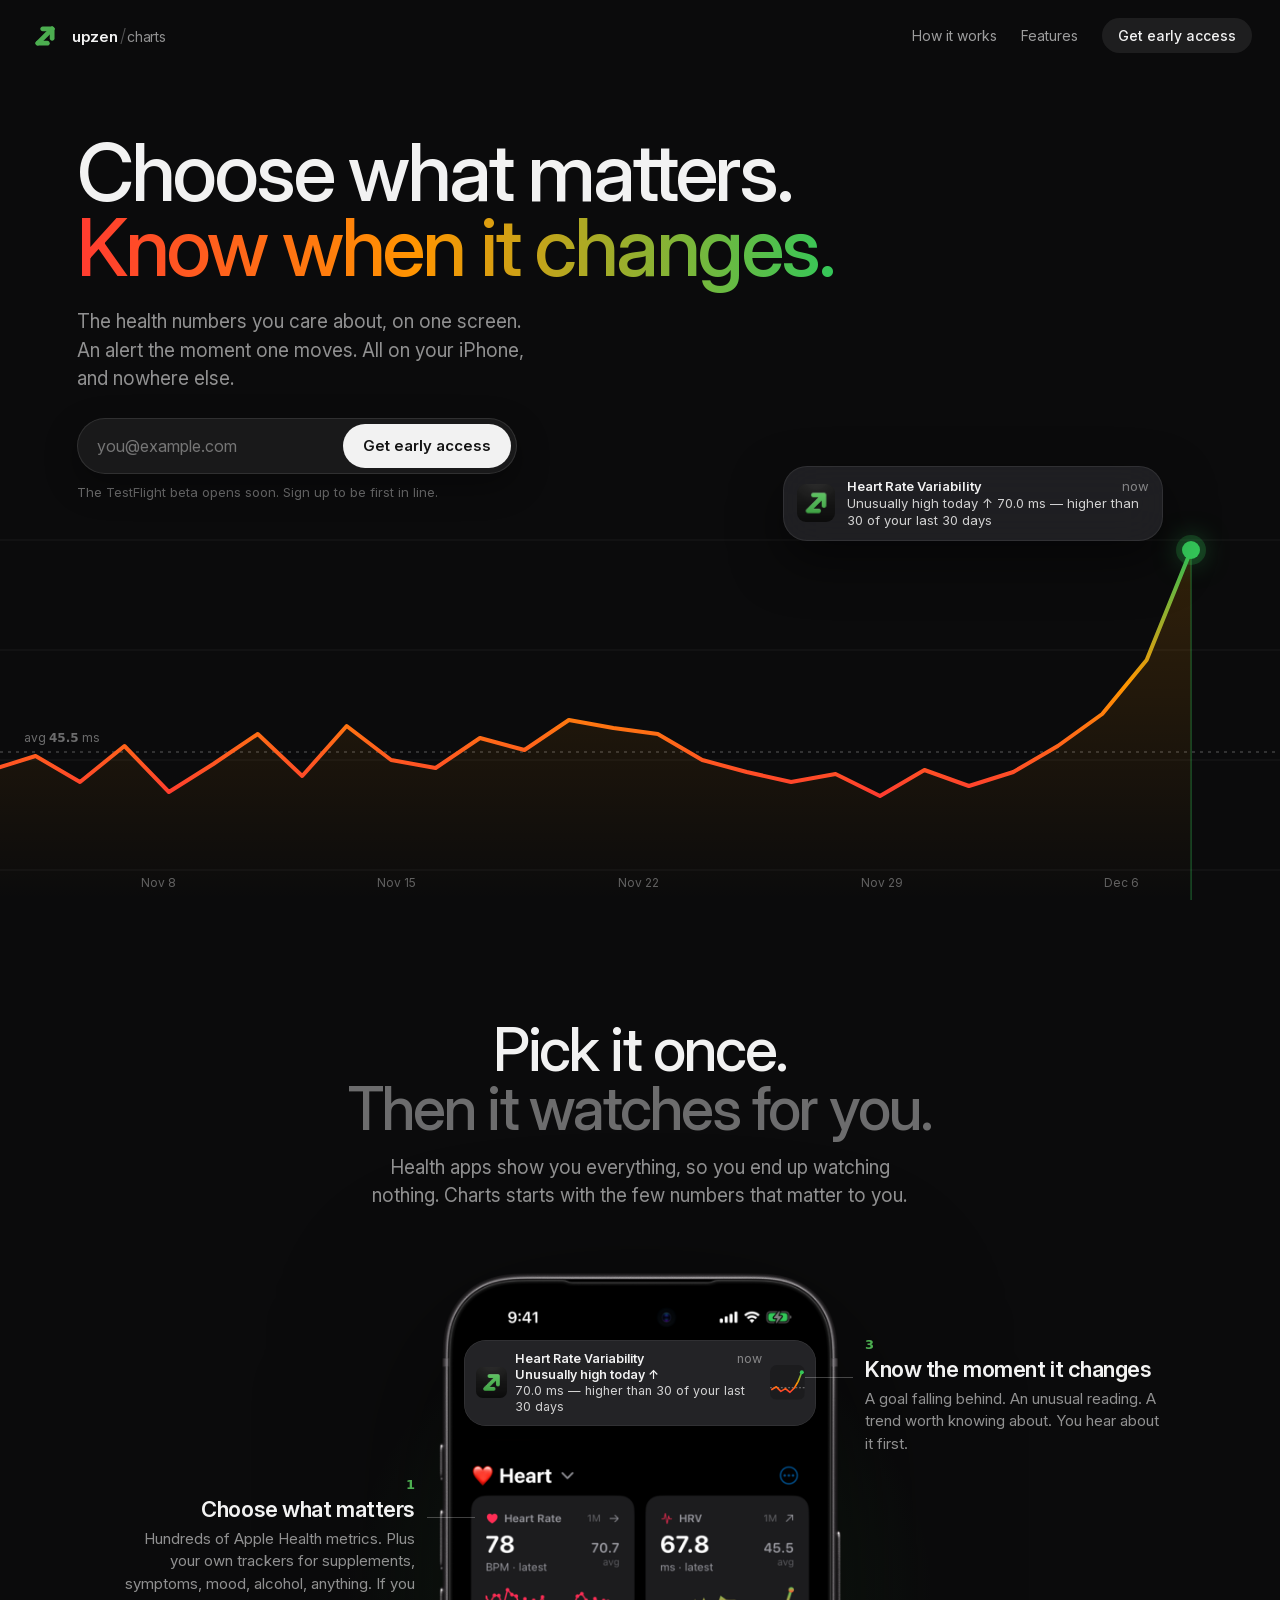
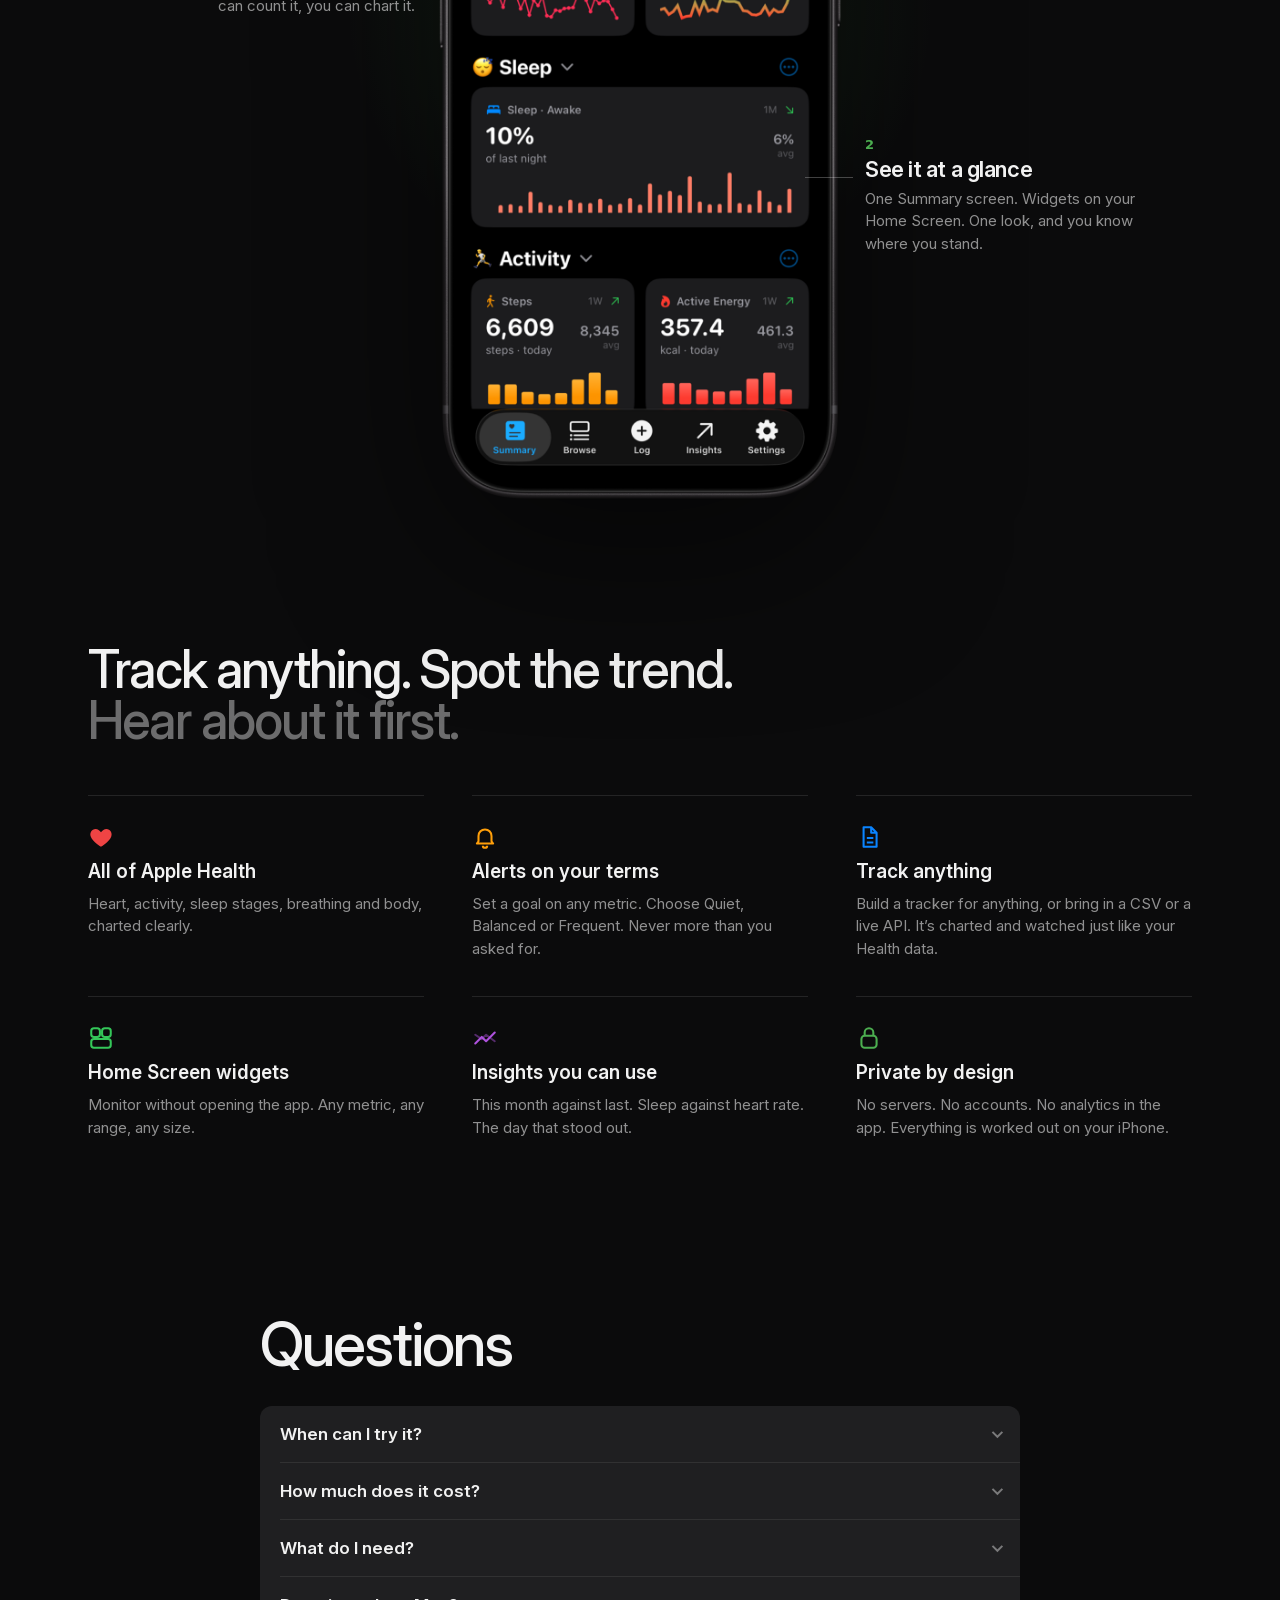
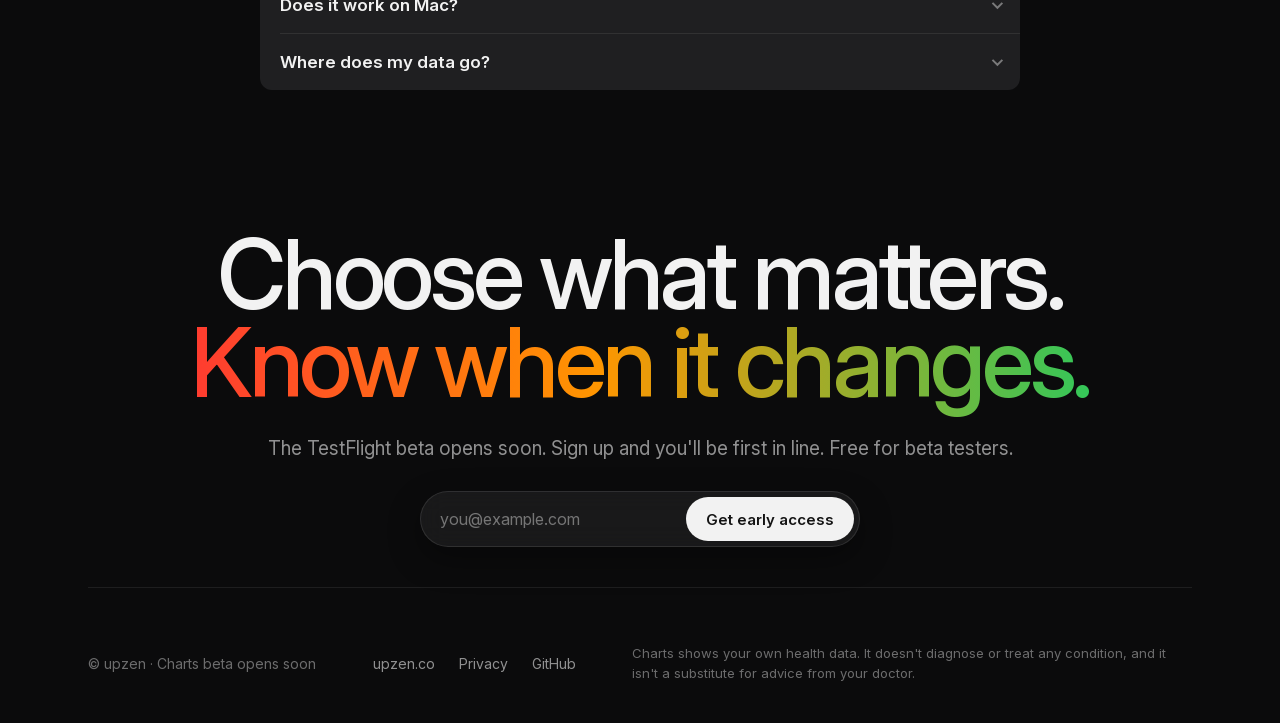
==== commit fa813c04: "Tighten Charts and homepage copy; keep health wording informational Shorter, one-idea-per-line copy " ====
--- a/charts/index.html
+++ b/charts/index.html
@@ -82,7 +82,7 @@
 
   <div class="charts-hero-main">
     <h1 class="h1"><span class="line">Choose what matters.</span><br><span class="line grad grad-health">Know when it changes.</span></h1>
-    <p class="lede">Pick the health metrics you care about, see them at a glance, and get a real-time alert the moment one moves. All on your iPhone. None of it on a server.</p>
+    <p class="lede">The health numbers you care about, on one screen. An alert the moment one moves. All on your iPhone, and nowhere else.</p>
     <form class="waitlist" data-kit-form="charts" data-success="You're in. We'll email you the moment the beta opens. 🎉" action="https://app.kit.com/forms/10081023/subscriptions" method="post" novalidate>
       <div class="waitlist-fields">
         <label for="email-hero" class="sr-only">Email address</label>
@@ -130,19 +130,19 @@
         <div class="callout l c1" data-reveal style="--i:1">
           <div class="n num">1</div>
           <h3>Choose what matters</h3>
-          <p>Hundreds of Apple Health metrics, plus trackers you build for everything else — supplements, symptoms, mood, bowel movements, alcohol. If you can count it, you can chart it.</p>
+          <p>Hundreds of Apple Health metrics. Plus your own trackers for supplements, symptoms, mood, alcohol, anything. If you can count it, you can chart it.</p>
           <div class="rule"></div>
         </div>
         <div class="callout r c2" data-reveal style="--i:2">
           <div class="n num">2</div>
           <h3>See it at a glance</h3>
-          <p>One Summary screen and Home Screen widgets. One look tells you where things stand.</p>
+          <p>One Summary screen. Widgets on your Home Screen. One look, and you know where you stand.</p>
           <div class="rule"></div>
         </div>
         <div class="callout r c3" data-reveal style="--i:3">
           <div class="n num">3</div>
           <h3>Know the moment it changes</h3>
-          <p>A goal slipping behind pace, an unusual reading, a trend worth knowing about.</p>
+          <p>A goal falling behind. An unusual reading. A trend worth knowing about. You hear about it first.</p>
           <div class="rule"></div>
         </div>
       </div>
@@ -154,18 +154,18 @@
     <div class="feats">
       <div class="feat" data-reveal style="--i:0">
         <svg viewBox="0 0 24 24" aria-hidden="true"><path d="M12 21s-7.5-4.6-9.4-9.3C1.2 8.2 3.4 4.5 7 4.5c2.1 0 3.6 1.2 5 3 1.4-1.8 2.9-3 5-3 3.6 0 5.8 3.7 4.4 7.2C19.5 16.4 12 21 12 21z" fill="#ef4444"/></svg>
-        <h3>Deep Apple Health support</h3>
-        <p>Heart, activity, sleep stages, breathing, body — charted the way Health should have.</p>
+        <h3>All of Apple Health</h3>
+        <p>Heart, activity, sleep stages, breathing and body, charted clearly.</p>
       </div>
       <div class="feat" data-reveal style="--i:1">
         <svg viewBox="0 0 24 24" fill="none" aria-hidden="true"><path d="M6 16V11a6 6 0 0 1 12 0v5l1.5 2h-15z M10 20a2 2 0 0 0 4 0" stroke="#ff9f0a" stroke-width="1.9" stroke-linejoin="round"/></svg>
         <h3>Alerts on your terms</h3>
-        <p>Goals on any metric. Quiet, Balanced or Frequent — never more than you asked for.</p>
+        <p>Set a goal on any metric. Choose Quiet, Balanced or Frequent. Never more than you asked for.</p>
       </div>
       <div class="feat" data-reveal style="--i:2">
         <svg viewBox="0 0 24 24" fill="none" aria-hidden="true"><path d="M7 3h7l5 5v13H7z M14 3v5h5 M10 13h6 M10 17h6" stroke="#0a84ff" stroke-width="1.9" stroke-linejoin="round"/></svg>
         <h3>Track anything</h3>
-        <p>Build custom trackers for supplements, symptoms, mood or anything else, or pull in a CSV or live API. Charted and watched just like your Health data.</p>
+        <p>Build a tracker for anything, or bring in a CSV or a live API. It’s charted and watched just like your Health data.</p>
       </div>
       <div class="feat" data-reveal style="--i:0">
         <svg viewBox="0 0 24 24" fill="none" aria-hidden="true"><rect x="3" y="3" width="8" height="8" rx="2.5" stroke="#34c759" stroke-width="1.9"/><rect x="13" y="3" width="8" height="8" rx="2.5" stroke="#34c759" stroke-width="1.9"/><rect x="3" y="13" width="18" height="8" rx="2.5" stroke="#34c759" stroke-width="1.9"/></svg>
@@ -174,13 +174,13 @@
       </div>
       <div class="feat" data-reveal style="--i:1">
         <svg viewBox="0 0 24 24" fill="none" aria-hidden="true"><path d="M3 17 L9 11 L13 15 L21 7" stroke="#af52de" stroke-width="1.9" stroke-linecap="round" stroke-linejoin="round"/><path d="M3 9 L9 13 L13 9 L21 15" stroke="#af52de" stroke-opacity="0.45" stroke-width="1.9" stroke-linecap="round" stroke-linejoin="round"/></svg>
-        <h3>Insights that actually mean something</h3>
-        <p>Trends, comparisons and outliers — this month against last, sleep against heart rate, the day that stood out.</p>
+        <h3>Insights you can use</h3>
+        <p>This month against last. Sleep against heart rate. The day that stood out.</p>
       </div>
       <div class="feat" data-reveal style="--i:2">
         <svg viewBox="0 0 24 24" fill="none" aria-hidden="true"><rect x="5" y="10" width="14" height="11" rx="3" stroke="#4cae50" stroke-width="1.9"/><path d="M8 10V7a4 4 0 0 1 8 0v3" stroke="#4cae50" stroke-width="1.9"/></svg>
-        <h3>Actually private</h3>
-        <p>No servers, no accounts, no analytics in the app. Your data and alerts are worked out on your iPhone.</p>
+        <h3>Private by design</h3>
+        <p>No servers. No accounts. No analytics in the app. Everything is worked out on your iPhone.</p>
       </div>
     </div>
   </section>
@@ -213,6 +213,7 @@
   <footer class="footer" style="border-top:1px solid var(--line)">
     <span>© upzen · Charts beta opens soon</span>
     <nav aria-label="Footer"><a href="/">upzen.co</a><a href="/privacy">Privacy</a><a href="https://github.com/upzen-co">GitHub</a></nav>
+    <p class="footer-note">Charts shows your own health data. It doesn't diagnose or treat any condition, and it isn't a substitute for advice from your doctor.</p>
   </footer>
 </main>
 
--- a/assets/v2.css
+++ b/assets/v2.css
@@ -212,6 +212,7 @@
 .footer nav { display: flex; gap: 24px; }
 .footer a { color: var(--ink-2); text-decoration: none; }
 .footer a:hover { color: var(--ink); }
+.footer-note { flex-basis: 100%; margin: 0; font-size: 13px; line-height: 1.5; color: var(--ink-3); max-width: 70ch; }
 
 /* ── Charts hero ── */
 .charts-hero { position: relative; padding-top: 70px; min-height: min(900px, 100svh); display: flex; flex-direction: column; overflow: hidden; background: var(--bg-deep); }
